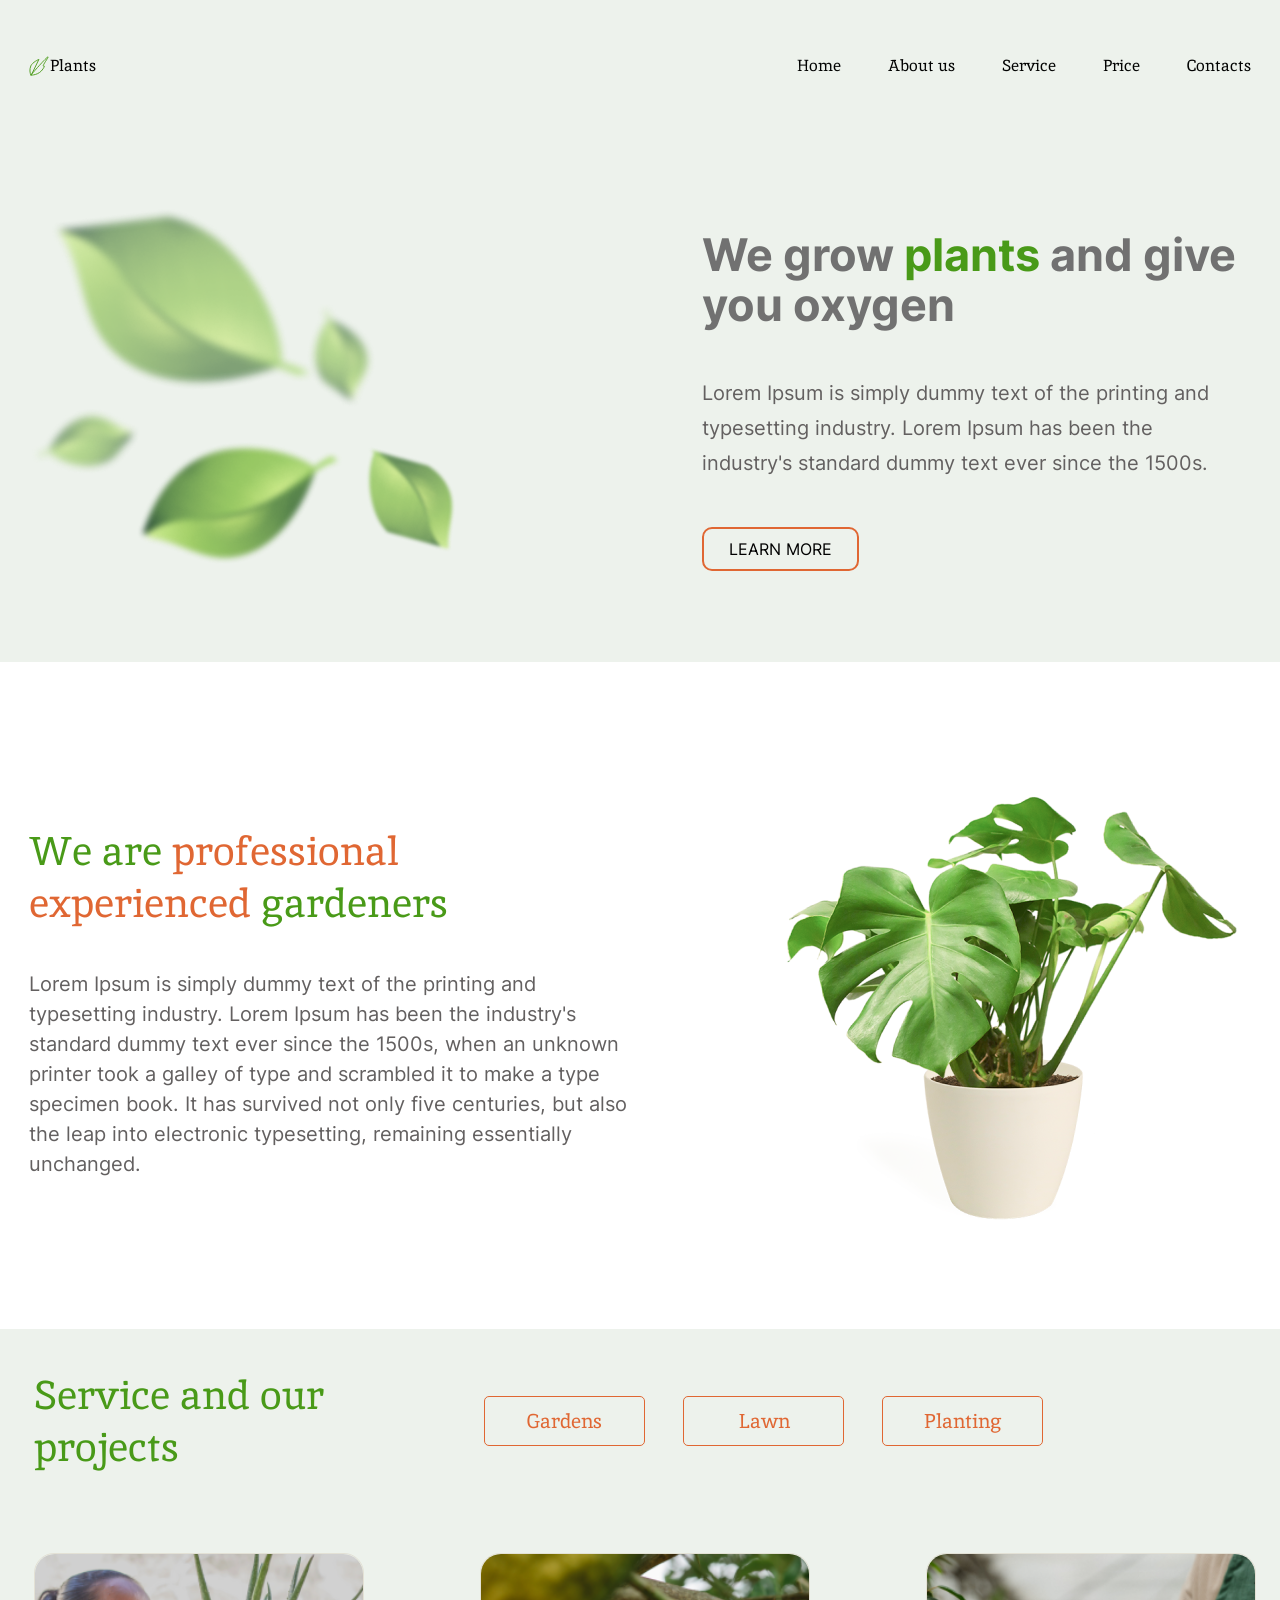
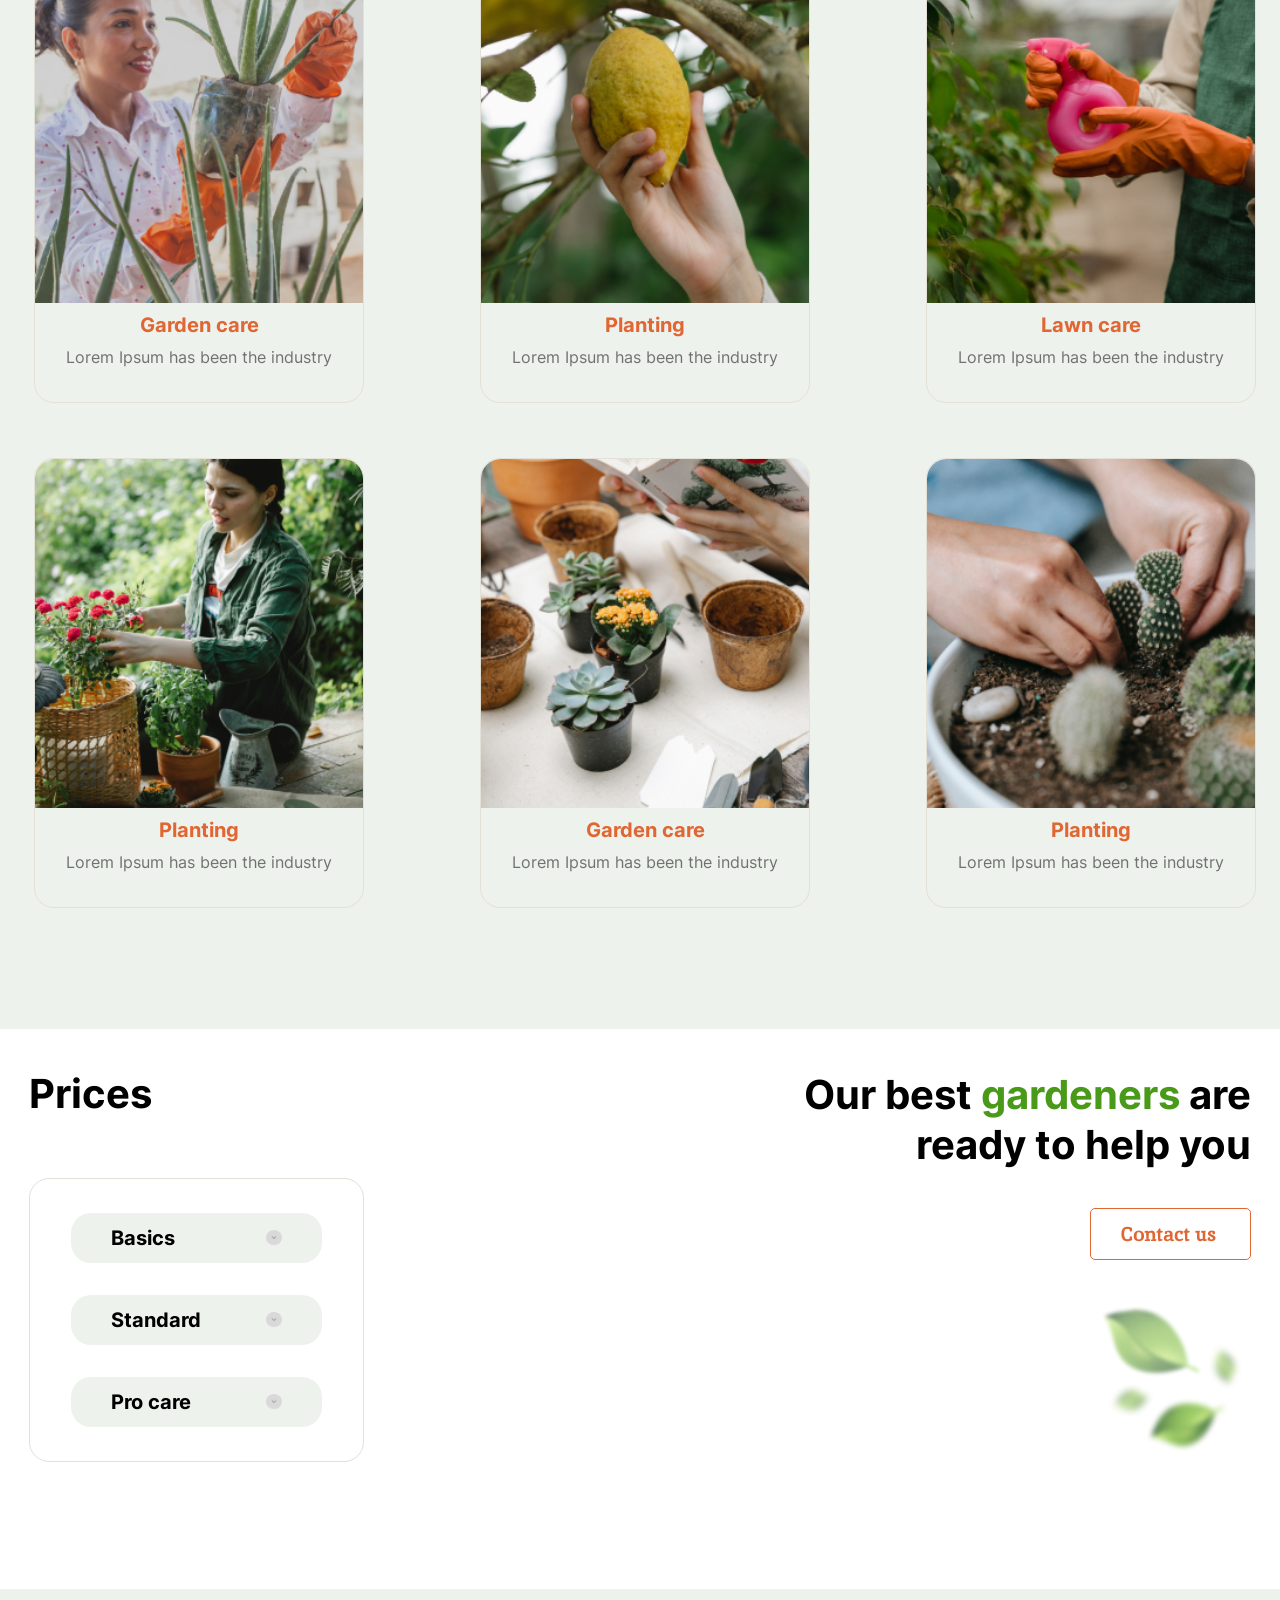
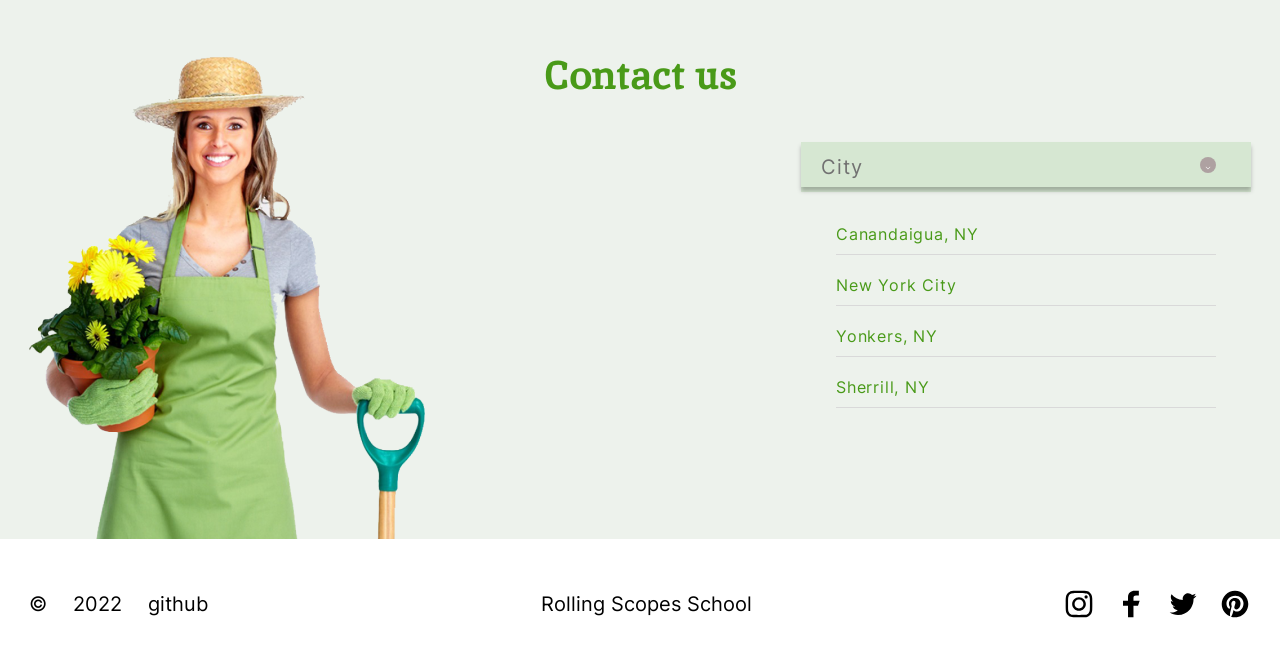
==== plants/index.html @ e09fc133 "feat: add contacts options" ====
<!DOCTYPE html>
<html lang="en">
    <head>
        <meta charset="UTF-8">
        <meta http-equiv="X-UA-Compatible" content="IE=edge">
        <meta name="viewport" content="width=device-width, initial-scale=1.0">
        <title>Plants</title>
        <link rel="stylesheet" href="./style.css">
        <link rel="icon" href="./assets/svg/favicon.svg">
    </head>
    <body>
        <header class="header">
            <div class="wrapper">
                <div class="header__wrapper">
                    <div class="header__logo">
                        <img src="./assets/svg/plants-logo.svg" alt="Plants logo" class="header__logo-picture">
                        <span>Plants</span>
                    </div>
                    <nav class="header__nav">
                        <ul class="header__list">
                            <li class="header__item"><a href="#home" class="header__link">Home</a></li>
                            <li class="header__item"><a href="#about" class="header__link">About us</a></li>
                            <li class="header__item"><a href="#service" class="header__link">Service</a></li>
                            <li class="header__item"><a href="#prices" class="header__link">Price</a></li>
                            <li class="header__item"><a href="#contacts" class="header__link">Contacts</a></li>
                        </ul>
                    <div class="header__nav-close">
                        <span class="header__nav-close-line"></span>
                        <span class="header__nav-close-line"></span>
                    </div>
                    </nav>
                    <div class="header__burger burger">
                        <span class="burger__line burger__line_first"></span>
                        <span class="burger__line burger__line_second"></span>
                        <span class="burger__line burger__line_third"></span>
                        <span class="burger__line burger__line_forth"></span>
                    </div>
                </div>
            </div>
        </header>

        <main class="main">
            <section class="welcome" id="welcome">
                <div class="wrapper">
                    <div class="welcome__wrap">
                        <div class="leafs-pic">
                            <img src="./assets/img/leafs-welcome.png" alt="Welcome leafs" class="leafs">
                        </div>
                        <div class="welcome__text">
                            <h1 class="welcome__title">
                                We grow <span class="welcome__title-selection">plants</span> and give you oxygen
                            </h1>
                            <p class="welcome__subtitle">
                                Lorem Ipsum is simply dummy text of the printing and typesetting industry. Lorem Ipsum has been the industry's standard dummy text ever since the 1500s.
                            </p>
                            <form action="#about">
                                <button class="welcome__section-more">Learn more</button>
                            </form>
                        </div>
                    </div>
                </div>
            </section>
            <section class="about" id="about">
                <div class="wrapper">
                    <div class="about__wrap">
                        <div class="about__text">
                            <h2 class="about__title">
                                We are <span class="about__title-selection">professional experienced </span>gardeners
                            </h2>
                            <p class="about__subtitle">
                                Lorem Ipsum is simply dummy text of the printing and typesetting industry. Lorem Ipsum has been the industry's standard dummy text ever since the 1500s, when an unknown printer took a galley of type and scrambled it to make a type specimen book. It has survived not only five centuries, but also the leap into electronic typesetting, remaining essentially unchanged. 
                            </p>
                        </div>
                        <div class="houseplant-pic">
                            <img src="./assets/img/houseplant.png" alt="houseplant" class="houseplant">
                        </div>
                    </div>
                </div>
            </section>  
            <section class="service" id="service">
                <div class="wrapper">
                    <div class="service__header">
                        <h2 class="service__title">
                            Service and our projects
                        </h2>
                        <div class="service__btn-group">
                            <button class="service__button">
                                Gardens
                            </button>
                            <button class="service__button">
                                Lawn
                            </button>
                            <button class="service__button">
                                Planting
                            </button>
                        </div>
                    </div>
                    <div class="service__items">
                        <div class="service__item">
                            <div class="service__item-pic">
                                <img src="./assets/img/service-pic-1.png" alt="pic1" style="filter: contrast(0.83)" class="pic">
                            </div>
                            <div class="service__item-text">
                                <h3 class="service__item-header garden">
                                    Garden care
                                </h3>
                                <p class="service__item-desc">
                                    Lorem Ipsum has been the industry
                                </p>
                            </div>
                        </div>
                        <div class="service__item">
                            <div class="service__item-pic">
                                <img src="./assets/img/service-pic-2.png" alt="pic2" class="pic">
                            </div>
                            <div class="service__item-text">
                                <h3 class="service__item-header planting">
                                    Planting
                                </h3>
                                <p class="service__item-desc">
                                    Lorem Ipsum has been the industry
                                </p>
                            </div>
                        </div>
                        <div class="service__item">
                            <div class="service__item-pic">
                                <img src="./assets/img/service-pic-3.png" alt="pic3" class="pic">
                            </div>
                            <div class="service__item-text">
                                <h3 class="service__item-header lawn">
                                    Lawn care
                                </h3>
                                <p class="service__item-desc">
                                    Lorem Ipsum has been the industry
                                </p>
                            </div>
                        </div>
                        <div class="service__item">
                            <div class="service__item-pic">
                                <img src="./assets/img/service-pic-4.png" alt="pic4" class="pic">
                            </div>
                            <div class="service__item-text">
                                <h3 class="service__item-header planting">
                                    Planting
                                </h3>
                                <p class="service__item-desc">
                                    Lorem Ipsum has been the industry
                                </p>
                            </div>
                        </div>
                        <div class="service__item">
                            <div class="service__item-pic">
                                <img src="./assets/img/service-pic-5.png" alt="pic5" class="pic">
                            </div>
                            <div class="service__item-text">
                                <h3 class="service__item-header garden">
                                    Garden care
                                </h3>
                                <p class="service__item-desc">
                                    Lorem Ipsum has been the industry
                                </p>
                            </div>
                        </div>
                        <div class="service__item">
                            <div class="service__item-pic">
                                <img src="./assets/img/service-pic-6.png" alt="pic6" class="pic">
                            </div>
                            <div class="service__item-text">
                                <h3 class="service__item-header planting">
                                    Planting
                                </h3>
                                <p class="service__item-desc">
                                    Lorem Ipsum has been the industry
                                </p>
                            </div>
                        </div>
                    </div>
                </div>
            </section>
            <section class="prices" id="prices">
                <div class="wrapper">
                    <div class="prices__wrap">
                        <div class="price">
                            <h2 class="prices__header">
                                Prices
                            </h2>
                            <div class="prices__level">
                                <div class="prices__items">
                                    <div class="price__item">
                                        <div class="price-type">
                                            <span class="price-type-text">Basics</span>
                                            <img src="./assets/img/accordion_btn_prices.png" alt="Acrd" class="prices_accordion" width="16" height="16">
                                        </div>
                                    </div>
                                    <div class="price__item">
                                        <div class="price-type">
                                            <span class="price-type-text">Standard</span>
                                            <img src="./assets/img/accordion_btn_prices.png" alt="Acrd" class="prices_accordion" width="16" height="16">
                                        </div>
                                    </div>
                                    <div class="price__item">
                                        <div class="price-type">
                                            <span class="price-type-text">Pro care</span>
                                            <img src="./assets/img/accordion_btn_prices.png" alt="Acrd" class="prices_accordion" width="16" height="16">
                                        </div>
                                    </div>
                                </div>
                            </div>
                        </div>
                        <div class="prices__text">
                            <p class="prices__title">
                                Our best <span class="selection">gardeners</span> are ready to help you
                            </p>
                            <form action="#contacts">
                                <button class="prices__button">Contact us</button>
                            </form>
                            <div class="prices-leafs">
                                <img src="./assets/img/leafs-prices.png" alt="Prices leafs" class="pr-leafs">
                            </div>
                        </div>
                    </div>
                </div>
            </section>
            <section class="contacts" id="contacts">
                <div class="wrapper">
                    <div class="contacts__wrap">
                        <div class="contacts-pic">
                            <img src="./assets/img/contact_woman.png" alt="Contacts pic" class="woman">
                        </div>
                        <h2 class="contacts__header">
                            Contact us
                        </h2>
                        <div class="accordion">
                            <div class="container">
                                <div class="options">
                                    <div class="option">
                                        <input type="radio" class="radio" id="canandaigua" name="city">
                                        <label for="canandaigua">Canandaigua, NY</label>
                                    </div>
                                    <div class="option">
                                        <input type="radio" class="radio" id="ny" name="city">
                                        <label for="ny">New York City</label>
                                    </div>
                                    <div class="option">
                                        <input type="radio" class="radio" id="yonkers" name="city">
                                        <label for="yonkers">Yonkers, NY</label>
                                    </div>
                                    <div class="option">
                                        <input type="radio" class="radio" id="sherrill" name="city">
                                        <label for="sherrill">Sherrill, NY</label>
                                    </div>
                                </div>
                                <div class="label">City</div>
                            </div>
                        </div>
                    </div>
                </div>
            </section>
        </main>

        <footer class="footer">
            <div class="wrapper">
                <div class="footer__wrapper">
                    <div class="footer__data">
                        <p class="footer__text">©</p>
                        <p class="footer__text">2022</p>
                        <a href="https://github.com/SvetlanaLashuk" class="footer__text github-link">github</a>
                    </div>
                    <a href="https://rs.school/js-stage0/" class="footer__text link">Rolling Scopes School</a>
                    <ul class="social-list">
                        <li class="social-list-item">
                            <a href="https://www.instagram.com/" class="social-list-link">
                                <img src="./assets/svg/inst.svg" alt="Inst" class="inst">
                            </a>
                        </li>
                        <li class="social-list-item">
                            <a href="https://www.facebook.com/" class="social-list-link">
                                <img src="./assets/svg/fb.svg" alt="Fb" class="fb">
                            </a>
                        </li>
                        <li class="social-list-item">
                            <a href="https://twitter.com/twitter" class="social-list-link">
                                <img src="./assets/svg/tw.svg" alt="Tw" class="tw">
                            </a>
                        </li>
                        <li class="social-list-item">
                            <a href="https://www.pinterest.com/" class="social-list-link">
                                <img src="./assets/svg/pinterest.svg" alt="Pint" class="pint">
                            </a>
                        </li>
                    </ul>
                </div>
            </div>
        </footer>
        <script src="./index.js"></script>
        <script src="js/burger.js"></script>
        <script src="js/blur.js"></script>
    </body>
</html>
---- plants/style.css ----
/* inika-regular - latin */
@font-face {
    font-family: 'Inika';
    font-style: normal;
    font-weight: 400;
    src: local(''),
         url('./assets/fonts/inika-v21-latin-regular.woff2') format('woff2'), /* Chrome 26+, Opera 23+, Firefox 39+ */
         url('./assets/fonts/inika-v21-latin-regular.woff') format('woff'); /* Chrome 6+, Firefox 3.6+, IE 9+, Safari 5.1+ */
  }
  /* inika-700 - latin */
  @font-face {
    font-family: 'Inika';
    font-style: normal;
    font-weight: 700;
    src: local(''),
         url('./assets/fonts/inika-v21-latin-700.woff2') format('woff2'), /* Chrome 26+, Opera 23+, Firefox 39+ */
         url('./assets/fonts/inika-v21-latin-700.woff') format('woff'); /* Chrome 6+, Firefox 3.6+, IE 9+, Safari 5.1+ */
  }
/* inter-regular - latin */
@font-face {
    font-family: 'Inter';
    font-style: normal;
    font-weight: 400;
    src: url('./assets/fonts/inter-v12-latin-regular.eot'); /* IE9 Compat Modes */
    src: local(''),
         url('./assets/fonts/inter-v12-latin-regular.eot?#iefix') format('embedded-opentype'), /* IE6-IE8 */
         url('./assets/fonts/inter-v12-latin-regular.woff2') format('woff2'), /* Super Modern Browsers */
         url('./assets/fonts/inter-v12-latin-regular.woff') format('woff'), /* Modern Browsers */
         url('./assets/fonts/inter-v12-latin-regular.ttf') format('truetype'), /* Safari, Android, iOS */
         url('./assets/fonts/inter-v12-latin-regular.svg#Inter') format('svg'); /* Legacy iOS */
  }
  /* inter-700 - latin */
  @font-face {
    font-family: 'Inter';
    font-style: normal;
    font-weight: 700;
    src: url('./assets/fonts/inter-v12-latin-700.eot'); /* IE9 Compat Modes */
    src: local(''),
         url('./assets/fonts/inter-v12-latin-700.eot?#iefix') format('embedded-opentype'), /* IE6-IE8 */
         url('./assets/fonts/inter-v12-latin-700.woff2') format('woff2'), /* Super Modern Browsers */
         url('./assets/fonts/inter-v12-latin-700.woff') format('woff'), /* Modern Browsers */
         url('./assets/fonts/inter-v12-latin-700.ttf') format('truetype'), /* Safari, Android, iOS */
         url('./assets/fonts/inter-v12-latin-700.svg#Inter') format('svg'); /* Legacy iOS */
  }
:root {
    --background-color1: #EDF2EC;
    --background-color2: #FFFFFF;
    --green: #499A18;
    --orange: #E06733;
    --black: #000000;
    --white: #FFFFFF;
    --text-color: #636060;
    --service-item-border: #E3E1D5;
}
* {
    box-sizing: border-box;
    background-size: 100%;
}
html {
    scroll-behavior: smooth;
}
body{
    margin: 0;
}
.lock {
    overflow: hidden;
}
p {
    margin: 0;
}
img {
    vertical-align: bottom;
}
.wrapper {
    max-width: 1242px;
    margin: 0 auto;
    padding: 0 10px;
}

/* header styles start */
.header {
    background-color: var(--background-color1);
    padding: 42px 0;
    width: 100%;
}
.header__wrapper {
    display: flex;
    align-items: center;
    justify-content: space-between;
}
.header__logo {
    display: flex;
    align-items: center;
    font-family: 'Inika';
    font-style: normal;
    font-weight: 400;
    font-size: 16px;
    line-height: 50px;
    padding-left: 0;
}
.header__logo span {    
    line-height: 21px;
    text-decoration: none;
    color: #000000;
}
.header__logo-picture {
    width: 20px;
    height: 20px;
    margin-right: 1px;
}
.header__list {
    display: flex;
    list-style: none;
    font-family: 'Inika';
    font-style: normal;
    font-weight: 400;
    font-size: 16px;
    line-height: 47px;
    column-gap: 47px;
    padding-left: 0;
    margin: 0;
}
.header__list a:hover,
.header__list a:focus,
.header__list a:active {
    color: var(--orange);
}
.header__item:last-child {
    margin-right: 0;
}
.header__link {
    color: #010201;
    text-decoration: none;
}
.header__link.active {
    color: var(--orange);
}
.default:hover {
    opacity: .70
}
.header__logo a:hover,
.header__logo a:focus,
.header__logo a:active {
    color: var(--orange);
}
.header__burger {
    display: none;
    width: 40px;
    height: 24px;
    position: relative;
}
.burger__line {
    display: block;
    width: 100%;
    height: 2px;
    background-color: #717171;
    position: absolute;
    right: 0;
}
.burger__line_first {
    top: 0;
}
.burger__line_second {
    top: 33.3%;
    transform: translateY(-33.3%);
}
.burger__line_third {
    bottom: 33.3%;
    transform: translateY(33.3%);
}
.burger__line_forth {
    bottom: 0;
}
/* header styles end */

/* welcome styles start */
.welcome {
    background-color: var(--background-color1);
    padding: 62px 0;
    width: 100%;
}
.welcome__wrap {
    display: flex;
    justify-content: space-between;
}
.leafs-pic {
    width: 448px;
    height: 407px;
}
.leafs {
    width: 100%;
}
.welcome__text {
    display: flex;
    flex-direction: column;
    row-gap: 46px;
    align-items: flex-start;
    max-width: 549px;
    padding-top: 37px;
}
.welcome__title {
    font-family: 'Inter';
    font-style: normal;
    font-weight: 700;
    font-size: 45px;
    line-height: 50px;
    color: #717171;
    margin: 0;
    padding: 0;
}
.welcome__title-selection {
    color: var(--green);
}
.welcome__subtitle {
    font-family: 'Inter';
    font-style: normal;
    font-weight: 400;
    font-size: 20px;
    line-height: 35px;
    color: var(--text-color);
    margin: 0;
    padding-right: 10px;
}
.welcome__section-more {
    padding: 10px 25px;
    text-transform: uppercase;
    font-family: 'Inter';
    font-style: normal;
    font-weight: 400;
    font-size: 16px;
    background-color: var(--background-color1);
    color: var(--black);
    border: 2px solid var(--orange); 
    border-radius: 10px;
}
.welcome__section-more:hover,
.welcome__section-more:focus,
.welcome__section-more:active {
    background-color: var(--orange);
    color: var(--white);
    cursor: pointer;
    transition: 1s;
}
/* welcome styles end */

/* about styles start */
.about {
    background-color: var(--background-color2);
    width: 100%;
    padding: 94px 0;
}
.about__wrap {
    display: flex; 
    justify-content: space-between;
}
.about__text {
    display: flex;
    flex-direction: column;
    align-items: flex-start;
    row-gap: 40px;
    width: 605px;
}
.about__title {
    font-family: 'Inika';
    font-style: normal;
    font-weight: 400;
    font-size: 40px;
    line-height: 52px;
    color: var(--green);
    max-width: 463px;
    margin: 0;
    padding: 0;
    padding-top: 69px;
}
.about__title-selection {
    font-family: 'Inika';
    font-style: normal;
    font-weight: 400;
    font-size: 40px;
    line-height: 52px;
    color: var(--orange);
}
.about__subtitle {
    font-family: 'Inter';
    font-style: normal;
    font-weight: 400;
    font-size: 20px;
    line-height: 30px;
    color: var(--text-color);
    margin: 0;
}
.houseplant-pic {
    width: 464px;
    height: 479px;
}
.houseplant {
    width: 100%
}
/* about styles end */

/* service styles start */
.service {
    background-color: var(--background-color1);
    width: 100%;
    padding: 40px 0 66px 10px;
}
.service__header {
    display: flex;
    align-items: center;
    column-gap: 120px;
    margin-bottom: 80px;
}
.service__title {
    margin: 0;
    padding: 0;
    font-family: 'Inika';
    font-style: normal;
    font-weight: 400;
    font-size: 40px;
    line-height: 52px;
    max-width: 330px;
    color: var(--green);  
}
.service__btn-group {
    display: flex;
    column-gap: 38px;
}
.service__button {
    font-family: 'Inika';
    font-style: normal;
    font-weight: 400;
    font-size: 20px;
    line-height: 26px;
    width: 161px;
    background-color: var(--background-color1);
    color: var(--orange);
    border: 1px solid var(--orange); 
    border-radius: 5px;
    padding: 11px 40px;
}
.service__button.active {
    background-color: var(--orange);
    color: var(--white);
    cursor: pointer;
    transition: 0.5s;
}
.service__button:hover,
.service__button:active {
    background-color: var(--orange);
    color: var(--white);
    cursor: pointer;
    transition: 0.5s;
}
.service__button:last-child {
    margin-right: 0;
}
.service__items {
    display: flex;
    flex-wrap: wrap;
    justify-content: space-between;
    margin: 0;
    padding: 0;
}
.service__item {
    padding: 0;
    margin: 0;
    margin-bottom: 55px;
    flex-basis: 330px;
    border: 1px solid #E3E1D5;
    border-radius: 20px;
}
.service__item.blur {
    filter: blur(2px);
    transition: 1s;
}
.service__item:hover {
    border: 1px solid var(--green);
    cursor: pointer;
}
.service__item:last-child {
    margin-right: 0;
}
.pic {
    width: 100%;
    height: 349px;
    object-fit: cover;
    border-radius: 20px 20px 0 0;
}
.service__item-text {
    padding: 10px 30px 35px;
    border-radius: 0px 0px 20px 20px;
    text-align: center;
}
.service__item-header {
    margin: 0;
    font-family: 'Inter';
    font-style: normal;
    font-weight: 700;
    font-size: 20px;
    color: var(--orange);
    margin-bottom: 10px;
}
.service__item-desc {
    font-family: 'Inter';
    font-style: normal;
    font-weight: 400;
    font-size: 16px;
    color: #717171;
}
/* service styles end */

/* prices styles start */
.prices {
    background-color: var(--background-color2);
    width: 100%;
    padding: 41px 0 117px 0;
}
.prices__wrap {
    display: flex;
    justify-content: space-between;
    row-gap: 438px;
}
.prices__header {
    margin: 0;
    padding: 0;
    font-family: 'Inter';
    font-style: normal;
    font-weight: 700;
    font-size: 40px;
    line-height: 48px;
    color: var(--black);
    padding-right: 197px;
    margin-bottom: 60px;
}
.prices__level {
    border: 1px solid #E3E1D5;
    border-radius: 20px;
    margin: 0;
    padding: 0;
}
.prices__items {
    padding: 34px 41px;
}
.price__item {
    display: flex;
    margin-bottom: 32px;
}
.price-type {
    display: flex;
    flex-direction: row;
    justify-content: space-between;
    align-items: center;
    flex: 1;
    column-gap: 65px;
    background: var(--background-color1);
    border-radius: 20px;
    border: none;
    outline: none;
    padding: 16px 40px;
    text-align: left;
    cursor: pointer;
    height: 50px;
}
.price-type-text {
    font-family: 'Inter';
    font-style: normal;
    font-weight: 700;
    font-size: 20px;
    line-height: 20px;
}
 .price__item:last-child {
    margin-bottom: 0;
}
.price-type:hover {
    background: #D6E7D2;
}
.prices__text {
    display: flex;
    flex-direction: column;
    align-items: flex-end;
    row-gap: 38px;
}
.price__text:last-child {
    margin-bottom: 0;
}
.prices__title {
    font-family: 'Inter';
    font-style: normal;
    font-weight: 700;
    font-size: 40px;
    line-height: 50px;
    text-align: right;
    color: var(--black);
    margin: 0;
    padding: 0;
    max-width: 452px;
}
.selection {
    color: var(--green);
}
.prices__button {
    font-family: 'Inika';
    font-style: normal;
    font-weight: 700;
    font-size: 20px;
    background-color: var(--background-color2);
    color: var(--orange);
    border: 1px solid var(--orange); 
    border-radius: 5px;
    padding: 12px 33.96px 12px 30.04px;
}
.prices__button:hover,
.prices__button:focus,
.prices__button:active {
    background-color: var(--orange);
    color: var(--white);
    cursor: pointer;
    transition: 1s;
}
.prices-leafs {
    padding-left: 0px;
    width: 152px;
    height: 174px;
}
.pr-leafs {
    width: 100%;
}
/* prices styles end */

/* contacts styles start */
.contacts {
    background-color: var(--background-color1);
    padding-top: 53px;
    width: 100%;
}
.contacts__wrap {
    display: flex;
    flex-direction: row;
    justify-content: space-between;
}
.contacts__header {
    margin: 0;
    padding: 0;
    font-family: 'Inika';
    font-style: normal;
    font-weight: 700;
    font-size: 40px;
    line-height: 52px;
    color: var(--green);
    padding-top: 7px;
    margin-right: 62px;
}
.contacts-pic {
    width: 400px;
    height: 497px;
    margin-right: 113px;
}
.woman {
    width: 100%;
}
.accordion {
    margin-top: 100px;
    height: 50px;
    background-color: #D6E7D2;
}
.container {
    display: flex;
    flex-direction: column;
    row-gap: 27px;
    width: 450px;
    height: 50px;
}
.options {
    font-family: 'Inter';
    font-style: normal;
    font-weight: 400;
    font-size: 16px;
    line-height: 40px;
    letter-spacing: 0.05em;
    color: var(--green);
    /* max-height: 0; */
    width: 100%;
    /* opacity: 0; */
    /* overflow: hidden; */
    transition: all 0.5s ease;
    order: 2;
}
.option {
    padding: 0 35px;
    /* margin-bottom: 17px; */
    margin-bottom: 10px;
}
.option:hover {
    color: #717171;
}
.option label {
    cursor: pointer;
    border-bottom: 1px solid #D9D9D9;
    /* padding-left: 5px; */
    display: block;
    width: 100%;
    transition: all 0.5s ease;
  }
.option:hover label {
    border-bottom: 1px solid #717171;
}
.option .radio {
    display: none;
}
.label {
    font-family: 'Inter';
    font-style: normal;
    font-weight: 400;
    font-size: 20px;
    letter-spacing: 0.05em;
    line-height: 40px; 
    color: #717171;
    cursor: pointer;
    align-items: center;
    justify-content: center;
    position: relative;
    height: inherit;
    box-shadow: 0px 4px 4px rgba(0, 0, 0, 0.25);
    padding: 5px 54px 0 20px;
    order: 1;
}
.label:hover,
.label:focus,
.label:active {
    background-color: #C1E698;
    border: 1px solid #D6E7D2;
    border-radius: 0px;
    box-shadow: none;
    transition: 1s;
}
.label:before {
    content: "";
    position: absolute;
    top: 50%;
    right: 35px;
    width: 16px;
    height: 16px;
    border-radius: 50%;
    background-color: #AEA1A1;
    transform: translateY(-50%);
    transition: all 0.5s ease;
  }
.label:after {
    content: url("./assets/img/arrow_white.png");
    position: absolute;
    top: 1px;
    right: 40px;
    border-radius: 50%;
}
/* contacts styles end */

/* footer styles start */
.footer {
    background-color: var(--background-color2);
    padding: 40px 0;
    width: 100%;
    height: auto;
}
.footer__wrapper {
    display: flex;
    flex-wrap: wrap;
    align-items: center;
    justify-content: space-between;
    
}
.footer__data {
    display: flex;
    justify-content: space-between;
}
.footer__data p {
    margin-right: 26px;
}
.footer__data a:hover,
.footer__data a:focus,
.footer__data a:active {
    color: var(--orange);
}
.footer__wrapper a:hover,
.footer__wrapper a:focus,
.footer__wrapper a:active {
    color: var(--orange);
}
.footer__text {
    font-family: 'Inter';
    font-style: normal;
    font-weight: 400;
    font-size: 20px;
    line-height: 50px;
    text-decoration: none;
    color: var(--black);
    padding: 0;
    margin: 0;
}
.github-link {
    margin-right: 22px;
}
.social-list {
    display: flex;
    list-style: none;
    align-items: center;
    justify-content: flex-end;
    padding: 0;
    margin: 0;
}
.social-list-item {
    margin-right: 20px;
}
.social-list-item:last-child {
    margin-right: 0;
}
.social-list-link {
    text-decoration: none;
}
.social-list-link:hover,
.social-list-link:active,
.social-list-link:focus {
    opacity: .70;
}
/* footer styles end */

/* media styles start */
@media (max-width: 1220px) {
    .wrapper {
        max-width: 1150px;
    }
    .service__title {
      max-width: 280px;
    }
    .service__items {
        margin-left: -30px; 
    }
    .service__item {
        flex-basis: 280px;
        margin-left: 30px;
        margin-bottom: 38px;
    }
  }
@media (max-width: 1024px) {
    .wrapper {
        max-width: 768px;
    }
    .welcome__wrap {
        column-gap: 42px;
        flex-direction: row-reverse;
    }
    .welcome__text {
        flex: 1 1 60%;
    }
    .service__header {
      flex-direction: column;
      align-items: flex-start;
      column-gap: 0;
    }
    .service__title {
        text-align: left;
        margin-bottom: 40px;
    }
    .service__item {
        flex-basis: 330px;
    }
    .contacts {
        padding: 40px 0 0 0;
    }
    .contacts__wrap {
        flex-direction: column;
        justify-content: space-between;
        align-items: center;
    }
    .contacts__header {
        padding-top: 0;
        margin-right: 0;
        order: 1;
        margin-bottom: 100px;
    }
    .contacts-pic {
        margin-left: 130px;
        order: 3;
    }
    .accordion {
        height: 50px;
        width: 450px;
        margin-top: 0;
        margin-bottom: 249px;
        order: 2;
    }
  }
@media screen and (max-width: 768px) {
    .wrapper {
        max-width: 668px;
        margin: 0 auto;
        padding: 0;
    }
    .header {
        padding: 35px 0;
    }
    .header__logo {
        justify-content: space-between;
    }
    .welcome {
        padding: 40px 0 70px 0;
    }
    .welcome__text {
        row-gap: 32px;
        max-width: 346px;
        padding-top: 0;
    }
    .welcome__title {
        font-size: 35px;
    }
    .welcome__subtitle {
        font-size: 16px;
        line-height: 25px;
        padding-left: 6px;
    }
    .leafs-pic { 
        width: 280px;
        height: 254px;
    }
    .leafs {
        width: 100%;
    }
    .about {
        padding: 40px 0 94px 0;
    }
    .about__wrap {
        flex-direction: column;
        align-items: center;
    }
    .about__text {
        align-items: center;
        row-gap: 50px;
        width: 100%;
    }
    .about__title {
        font-size: 35px;
        line-height: 46px;
        text-align: center;
        padding: 0;
    }
    .about__title-selection {
        font-size: 35px;
        line-height: 46px;
    }
    .houseplant-pic {
        width: 250px;
        height: 258px;
        margin-top: 70px;
    }
    .service {
        padding: 60px 0 33px 0;
    }
    .service__header {
        flex-direction: column;
        justify-content: flex-start;
        align-items: flex-start;
        margin-right: 0;
        margin-bottom: 40px;
    }
    .service__title {
        font-size: 35px;
        line-height: 46px;
        margin-bottom: 42px;
    }
    .service__items {
        margin-left: 0;
    }
    .service__item { 
        margin-left: 0;
        margin-bottom: 38px;
        flex-basis: 281px;
    }
    .service__item-text {
        padding: 7px 39px 18px;
    }
    .service__item-header {
        margin-bottom: 10px;
    }
    .prices {
        padding: 40px 0 88px 0;
        height:auto;
    }
    .prices__wrap {
        row-gap: 39px;
    }
    .prices__header {
        font-size: 35px;
        line-height: 42px;
        padding-left: 15px;
    }
    .prices__text {
        row-gap: 30px;
        padding-top: 99px;
    }
    .prices__title {
        font-size: 25px;
        line-height: 35px;
        min-width: 296px;
    }
    .contacts {
        padding: 40px 0 0 0;
    }
    .contacts__wrap {
        flex-direction: column;
        justify-content: space-between;
        align-items: center;
    }
    .contacts__header {
        padding-top: 0;
        margin-right: 0;
        order: 1;
        margin-bottom: 100px;
    }
    .contacts-pic {
        width: 200px;
        height: 248px;
        margin-left: 130px;
        order: 3;
    }
    .footer {
        padding: 33px 0 18px 0;
    }
    .footer__wrapper {
        flex-direction: column;
        align-items: center;
        justify-content: space-between;
        row-gap: 16px;
    }
    .footer__data {
        order: 1;
    }
    .footer__data p {
        margin-right: 22px;
    }
    .footer__text {
        line-height: 24px;
        order: 2;
    }
    .github-link {
        margin-right: 0;
    }
    .social-list {
        order: 3;
    }
    .social-list {
        padding-top: 10px;
    }
  }
@media (max-width: 710px) {
    .header__list {
        flex-wrap: wrap;
        justify-content: flex-end;
        column-gap: 30px;
    }
    .service__title {
        max-width: 190px;
        margin-bottom: 40px;
    }
    .service__btn-group {
        flex-wrap: wrap;
        justify-content: start;
        column-gap: 10px;
        row-gap: 10px;
    }
    .service__items {
        justify-content: center;
        margin-left: 0; 
        column-gap: 10px;
    }
    .service__item {
        flex-basis: 330px;
        margin-left: 0;
        margin-bottom: 55px;
    }
    .prices {
        height: auto;
    }
    .price {
        text-align: center;
    }
    .prices__wrap {
        flex-direction: column;
        align-items: center; 
    }
    .prices__text {
        padding-top: 0;
        align-items: center;
        width: 100%;
    }
    .prices__title {
        text-align: center;
    }
  }
  @media (max-width: 480px) {
    .header__list {
        column-gap: 10px;
    }
    .service__header {
        margin-bottom: 20px;
    }
    .service__title {
        max-width: 190px;
    }
    .city-select {
        min-width: 300px;
    }
    .accordion {
        width: 300px;
        margin-bottom: 132px;
    }
    .container {
        width: 300px;
    }
    .label:before {
        right: 20px;
    }
    .label:after {
        right: 25px;
    }
  }

@media screen and (max-width: 380px) {
    .wrapper {
        max-width: 330px;
        margin: 0 auto;
        padding: 0;
    }
    .header {
        padding: 36px 0 36px 0;
    }
    .header__logo {
        line-height: 21px;
        position: relative;
        z-index: 50;
    }
    .header__burger {
        display: block;
    }
    .header__nav {
        width: 100%;
        height: 100%;
        position: fixed;
        top: 0;
        left: 0;
        z-index: 10;
        transform: translateX(-100%);
        background: #191919cf;
        transition: all 0.8s ease;
    }
    .header__nav.active {
        transform: translateX(0);
    }
    .header__list {
        flex-direction: column;
        font-size: 18px;
        padding: 35px 30px 20px;
        background-color: #D6E7D2;
        text-align: center;
        margin-left: 0;
    }
    .header__item {
        width: 100%;
    }
    .header__nav-close {
        width: 40px;
        height: 24px;
        position: absolute;
        top: 33.3px;
        right: 25px;
        z-index: 11;
    }
    .header__nav-close-line {
        width: 100%;
        display: block;
        height: 2px;
        background-color: #717171;
        position: absolute;
        top: 50%;
    }
    .header__nav-close-line:first-child {
        transform: translateY(-50%) rotate(45deg);
    }
    .header__nav-close-line:last-child {
        transform: translateY(-50%) rotate(-45deg);
    }
    .welcome {
        padding: 25px 0;
    }
    .welcome__wrap {
        justify-content: space-between;
    }
    .welcome__text {
        display: block;
        width: 100%;
        padding-top: 0;
    }
    .welcome__title {
        font-size: 25px;
        line-height: 35px;
        margin-bottom: 21px;
    }
    .welcome__subtitle {
        font-size: 16px;
        line-height: 25px;
        padding-left: 0;
        margin-bottom: 27px;
    }
    .leafs-pic { 
        display: none;
    }
    .welcome__section-more {
        padding: 8px 16px;
        font-size: 10px;
    }
    .about {
        padding: 30px 0 34px 0;
        width: 100%;
    }
    .about__text {
        display: block;
    }
    .about__title {
        font-size: 25px;
        line-height: 33px;
        margin-bottom: 14px;
    }
    .about__title-selection {
        font-size: 25px;
        line-height: 33px;
    }
    .about__subtitle {
        font-size: 15px;
        line-height: 25px;
    }
    .houseplant-pic {
        width: 150px;
        height: 147px;
        margin: 0;
    }
    .service {
        padding: 30px 0 26px 0;
    }
    .service__header {
        flex-direction: column;
        justify-content: flex-start;
        align-items: flex-start;
        margin-right: 0;
        margin-bottom: 40px;
    }
    .service__title {
        font-size: 25px;
        line-height: 33px;
        max-width: 187px;
    }
    .service__btn-group {
        flex-wrap: wrap;
        justify-content: start;
        column-gap: 0;
        row-gap: 0;
    }
    .service__button {
        font-size: 15px;
        line-height: 20px;
        width: 121px;
        height: 35px;
        padding: 7px 31px;
        margin-right: 10px;
    }
    .service__button:first-child {
        margin-bottom: 9px;
    }
    .service__items {
        column-gap: 0;
        row-gap: 34px;
        padding: 0 24px;
    }
    .service__item {
        margin-bottom: 0;
    }
    .prices {
        padding: 25px 0 40px 0;
        height: 512px;
    }
    .prices__wrap {
        flex-direction: column;
        justify-content: space-between;
        align-items: center;
        row-gap: 18px;
        padding: 0 53px;
    }
    .prices__header {
        font-size: 25px;
        line-height: 30px;
        text-align: center;
        padding: 0;
        margin-bottom: 38px;
    }
    .prices__items {
        padding: 29px 22px;
    }
    .price__item {
        margin-bottom: 13px;
    }
    .price-type {
        column-gap: 35px;
        padding: 15px 40px 15px 30px;
    }
    .price-type-text {
        font-size: 15px;
    }
    .prices__text {
        display: block;
        text-align: center;
        gap: 0;
        padding-top: 0;
    }
    .prices__title {
        font-size: 20px;
        text-align: center;
        min-width: 230px;
        margin-bottom: 20px;
    }
    .prices__button {
        font-size: 15px;
        padding: 8px 22px
    }
    .prices-leafs {
        display: none;
    }
    .contacts {
        padding: 26px 0 0 0;
    }
    .contacts__wrap {
        flex-direction: column;
        justify-content: space-between;
        align-items: center;
    }
    .contacts__header {
        font-size: 25px;
        line-height: 33px;
        padding-top: 0;
        margin-right: 0;
        margin-bottom: 80px;
    }
    .contacts-pic {
        width: 100px;
        height: 124px;
        text-align: center;
        margin: 0;
    }
    .container {
        width: 300px;
        padding-top: 0;
        margin-bottom: 132px;
    }
    .footer {
        padding: 22px 0 7px 0;
    }
    .footer__wrapper {
        flex-direction: column;
        align-items: center;
        justify-content: space-between;
        row-gap: 0;
    }
    .footer__data {
        margin-bottom: 14px;
    }
    .footer__data p {
        margin-right: 22px;
    }
    .footer__text {
        line-height: 24px;
    }
    .github-link {
        margin-right: 0;
    }
    .social-list {
        padding-top: 14px;
    }
  }
/* media styles end */
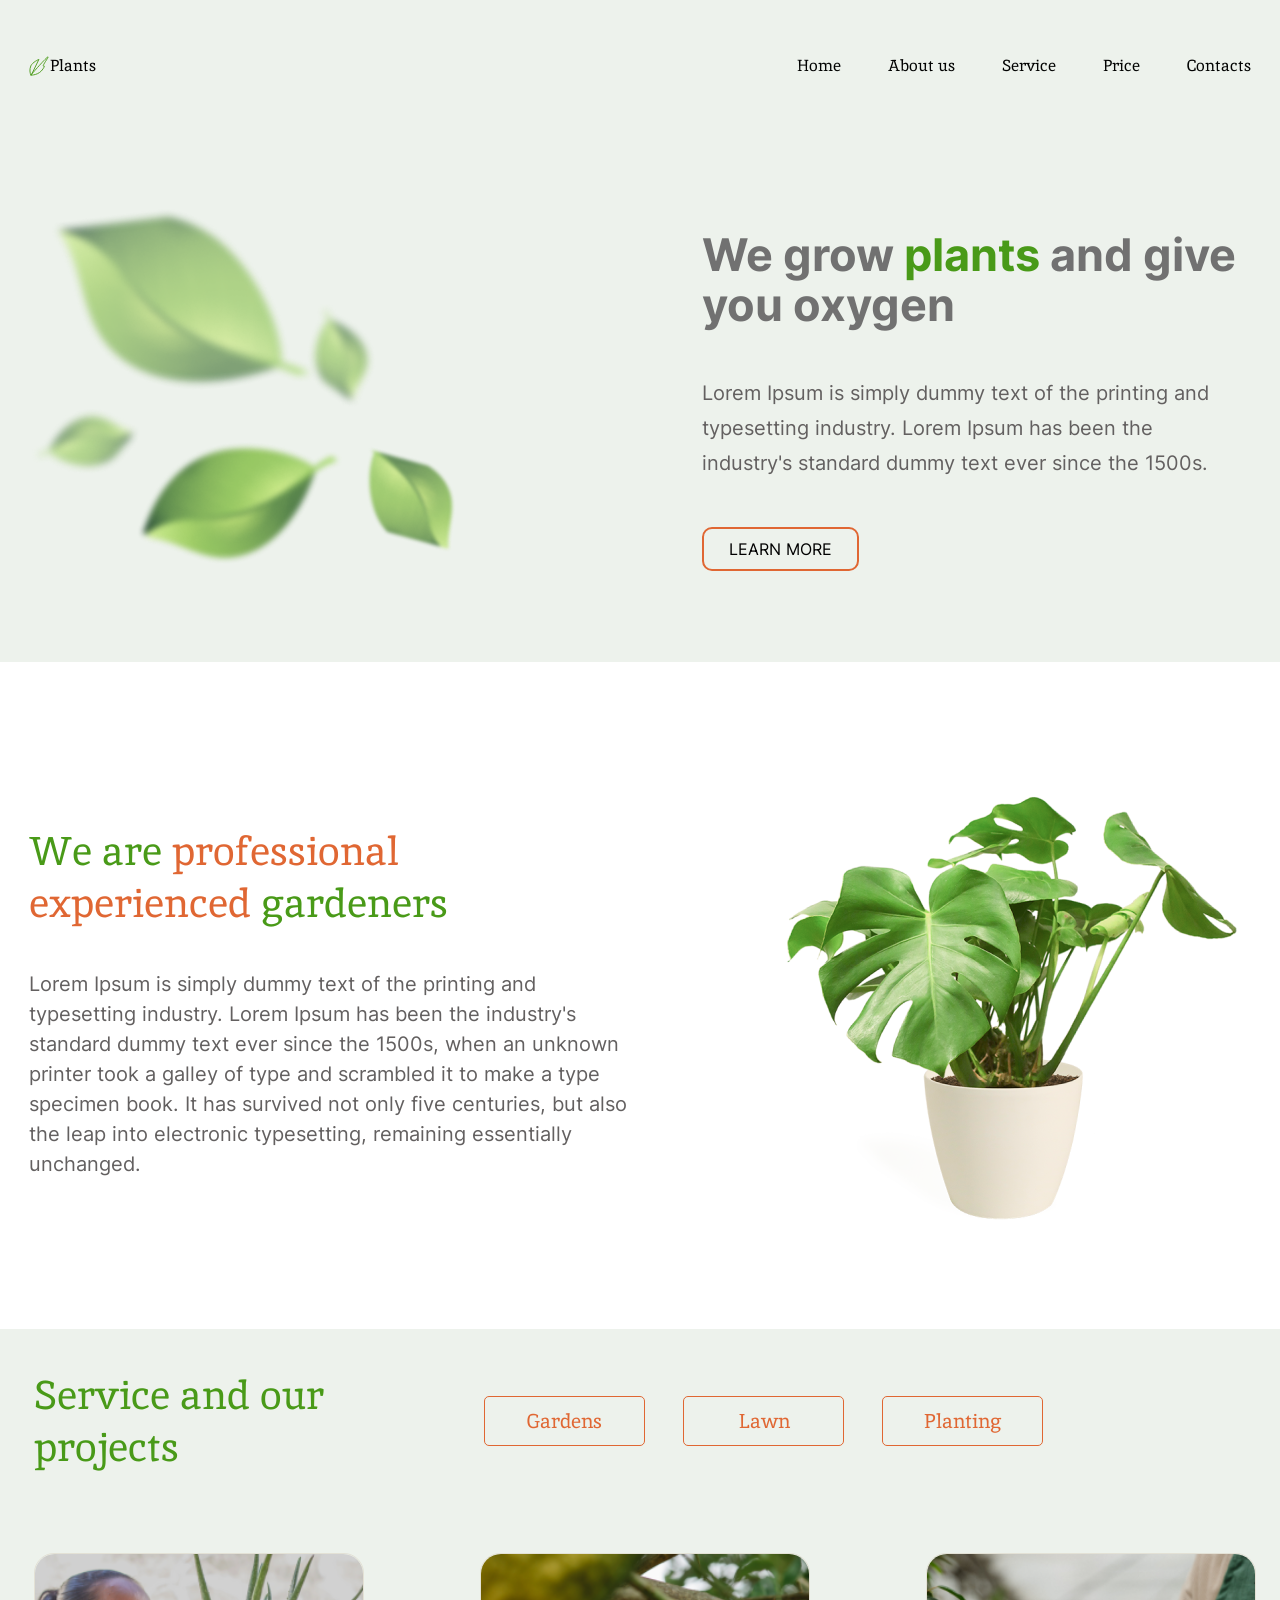
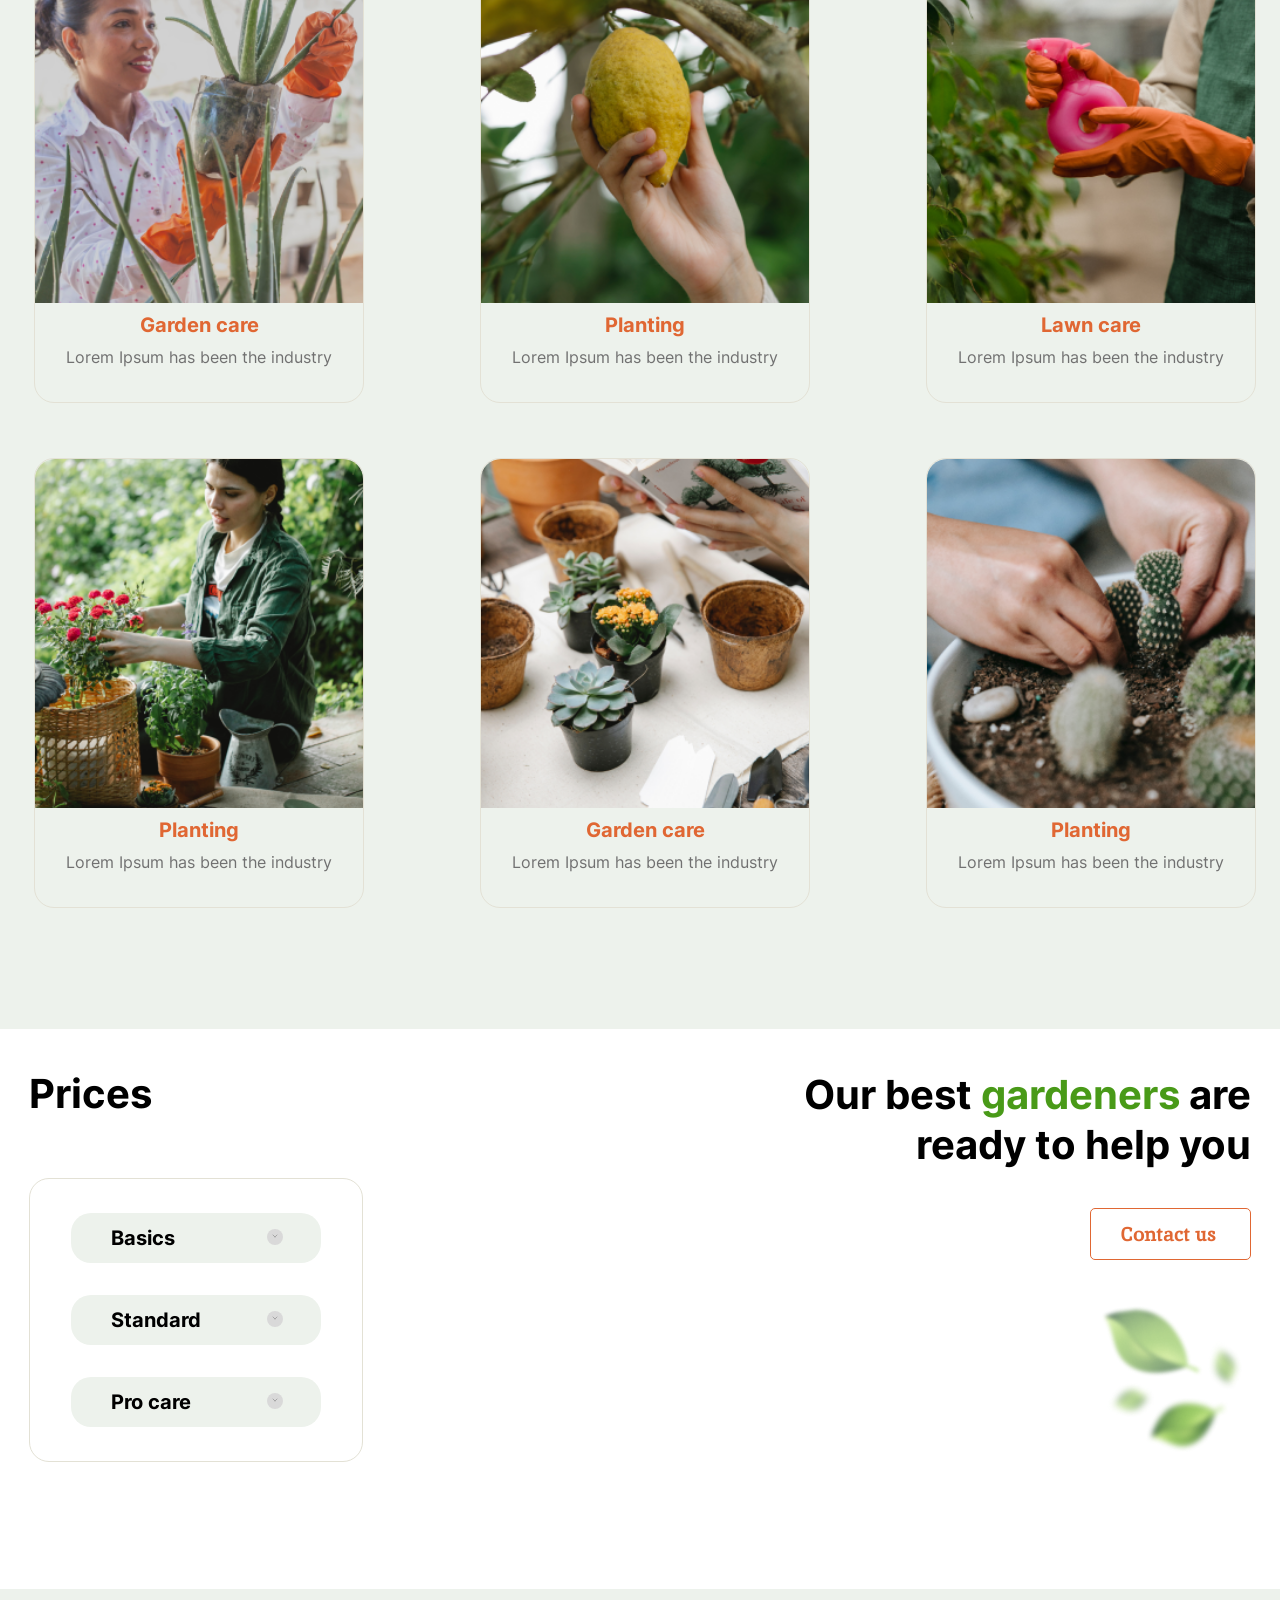
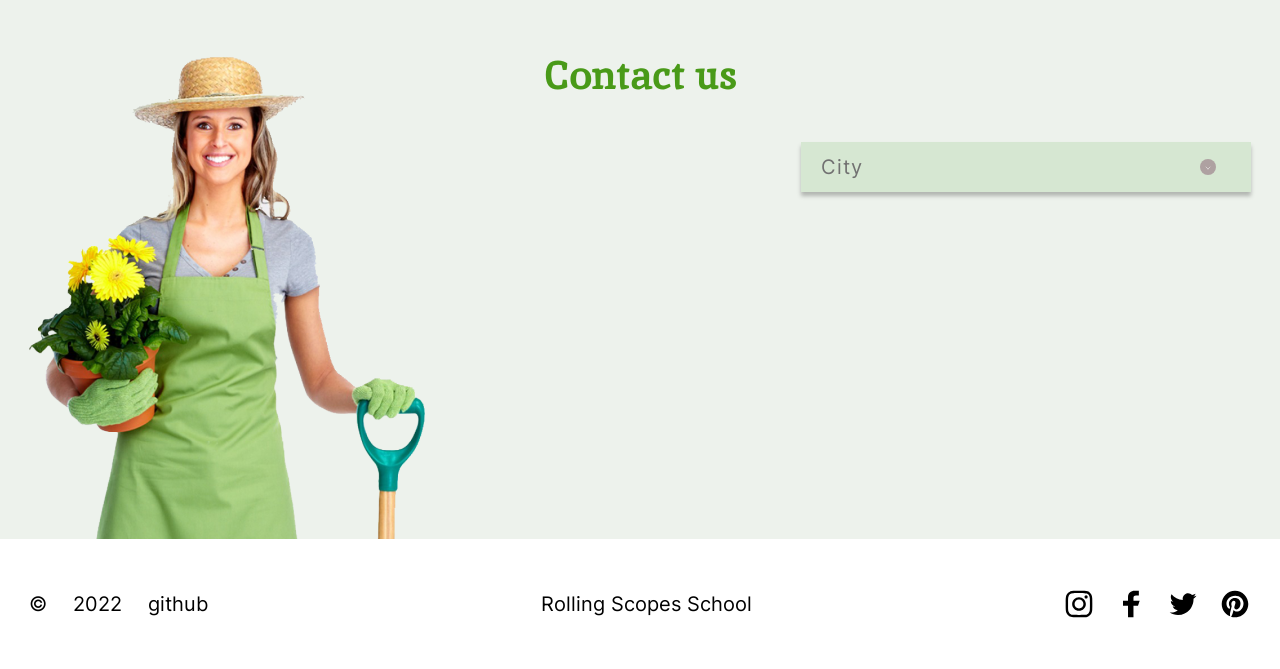
==== commit 13bf29c2: "feat: modify prices select" ====
--- a/plants/index.html
+++ b/plants/index.html
@@ -188,21 +188,24 @@
                                 <div class="prices__items">
                                     <div class="price__item">
                                         <div class="price-type">
-                                            <span class="price-type-text">Basics</span>
-                                            <img src="./assets/img/accordion_btn_prices.png" alt="Acrd" class="prices_accordion" width="16" height="16">
+                                            <span>Basics</span>
                                         </div>
+                                        <!-- <div class="price-descr"></div> -->
+                                        <div class="price-button"></div>
                                     </div>
                                     <div class="price__item">
                                         <div class="price-type">
-                                            <span class="price-type-text">Standard</span>
-                                            <img src="./assets/img/accordion_btn_prices.png" alt="Acrd" class="prices_accordion" width="16" height="16">
+                                            <span>Standard</span>
                                         </div>
+                                        <!-- <div class="price-descr"></div> -->
+                                        <div class="price-button"></div>
                                     </div>
                                     <div class="price__item">
                                         <div class="price-type">
-                                            <span class="price-type-text">Pro care</span>
-                                            <img src="./assets/img/accordion_btn_prices.png" alt="Acrd" class="prices_accordion" width="16" height="16">
+                                            <span>Pro care</span>
                                         </div>
+                                        <!-- <div class="price-descr"></div> -->
+                                        <div class="price-button"></div>
                                     </div>
                                 </div>
                             </div>
--- a/plants/style.css
+++ b/plants/style.css
@@ -52,9 +52,9 @@
     --text-color: #636060;
     --service-item-border: #E3E1D5;
 }
-* {
+*::before, *::after, * {
     box-sizing: border-box;
-    background-size: 100%;
+    /* background-size: 100%; */
 }
 html {
     scroll-behavior: smooth;
@@ -442,16 +442,18 @@
     padding: 34px 41px;
 }
 .price__item {
-    display: flex;
+    /* display: flex; */
     margin-bottom: 32px;
+    width: 250px;
+    position: relative;
 }
 .price-type {
     display: flex;
-    flex-direction: row;
-    justify-content: space-between;
+    /* flex-direction: row; */
+    /* justify-content: space-between; */
     align-items: center;
     flex: 1;
-    column-gap: 65px;
+    /* column-gap: 65px; */
     background: var(--background-color1);
     border-radius: 20px;
     border: none;
@@ -460,14 +462,43 @@
     text-align: left;
     cursor: pointer;
     height: 50px;
-}
-.price-type-text {
     font-family: 'Inter';
     font-style: normal;
     font-weight: 700;
     font-size: 20px;
     line-height: 20px;
-}
+    position: relative;
+    
+    /* overflow: hidden; */
+}
+.price-button {
+    position: absolute;
+    z-index: 10;
+    top: 16px;
+    right: 38px;
+    width: 16px;
+    height: 16px;
+    background-color: #D9D9D9;
+    /* background-color: black; */
+    border: 0;
+    border-radius: 50%;
+    pointer-events: none;
+    transition: all 0.5s ease;
+}
+.price-button:before {
+    content: url("./assets/svg/arrow-gray.svg");
+    position: absolute;
+    top: -5px;
+    left: 5px;
+    /* left: 40px; */
+}
+/* .price-type-text {
+    font-family: 'Inter';
+    font-style: normal;
+    font-weight: 700;
+    font-size: 20px;
+    line-height: 20px;
+} */
  .price__item:last-child {
     margin-bottom: 0;
 }
@@ -566,9 +597,14 @@
 .container {
     display: flex;
     flex-direction: column;
-    row-gap: 27px;
+    /* row-gap: 27px; */
     width: 450px;
-    height: 50px;
+    /* height: 50px; */
+}
+.container .open {
+    max-height: 234px;
+    opacity: 1;
+    overflow: overlay;
 }
 .options {
     font-family: 'Inter';
@@ -578,10 +614,10 @@
     line-height: 40px;
     letter-spacing: 0.05em;
     color: var(--green);
-    /* max-height: 0; */
+    max-height: 0;
     width: 100%;
-    /* opacity: 0; */
-    /* overflow: hidden; */
+    opacity: 0; 
+    overflow: hidden;
     transition: all 0.5s ease;
     order: 2;
 }
@@ -596,11 +632,11 @@
 .option label {
     cursor: pointer;
     border-bottom: 1px solid #D9D9D9;
-    /* padding-left: 5px; */
+    padding-left: 5px;
     display: block;
     width: 100%;
     transition: all 0.5s ease;
-  }
+}
 .option:hover label {
     border-bottom: 1px solid #717171;
 }
@@ -608,6 +644,7 @@
     display: none;
 }
 .label {
+    height: 50px;
     font-family: 'Inter';
     font-style: normal;
     font-weight: 400;
@@ -616,15 +653,14 @@
     line-height: 40px; 
     color: #717171;
     cursor: pointer;
-    align-items: center;
-    justify-content: center;
+    /* align-items: center;
+    justify-content: center; */
     position: relative;
-    height: inherit;
     box-shadow: 0px 4px 4px rgba(0, 0, 0, 0.25);
     padding: 5px 54px 0 20px;
     order: 1;
 }
-.label:hover,
+/* .label:hover, */
 .label:focus,
 .label:active {
     background-color: #C1E698;
@@ -646,7 +682,7 @@
     transition: all 0.5s ease;
   }
 .label:after {
-    content: url("./assets/img/arrow_white.png");
+    content: url("./assets/svg/arrow-white.svg");
     position: absolute;
     top: 1px;
     right: 40px;
@@ -1208,10 +1244,11 @@
     .price-type {
         column-gap: 35px;
         padding: 15px 40px 15px 30px;
-    }
-    .price-type-text {
         font-size: 15px;
     }
+    /* .price-type-text {
+        font-size: 15px;
+    } */
     .prices__text {
         display: block;
         text-align: center;
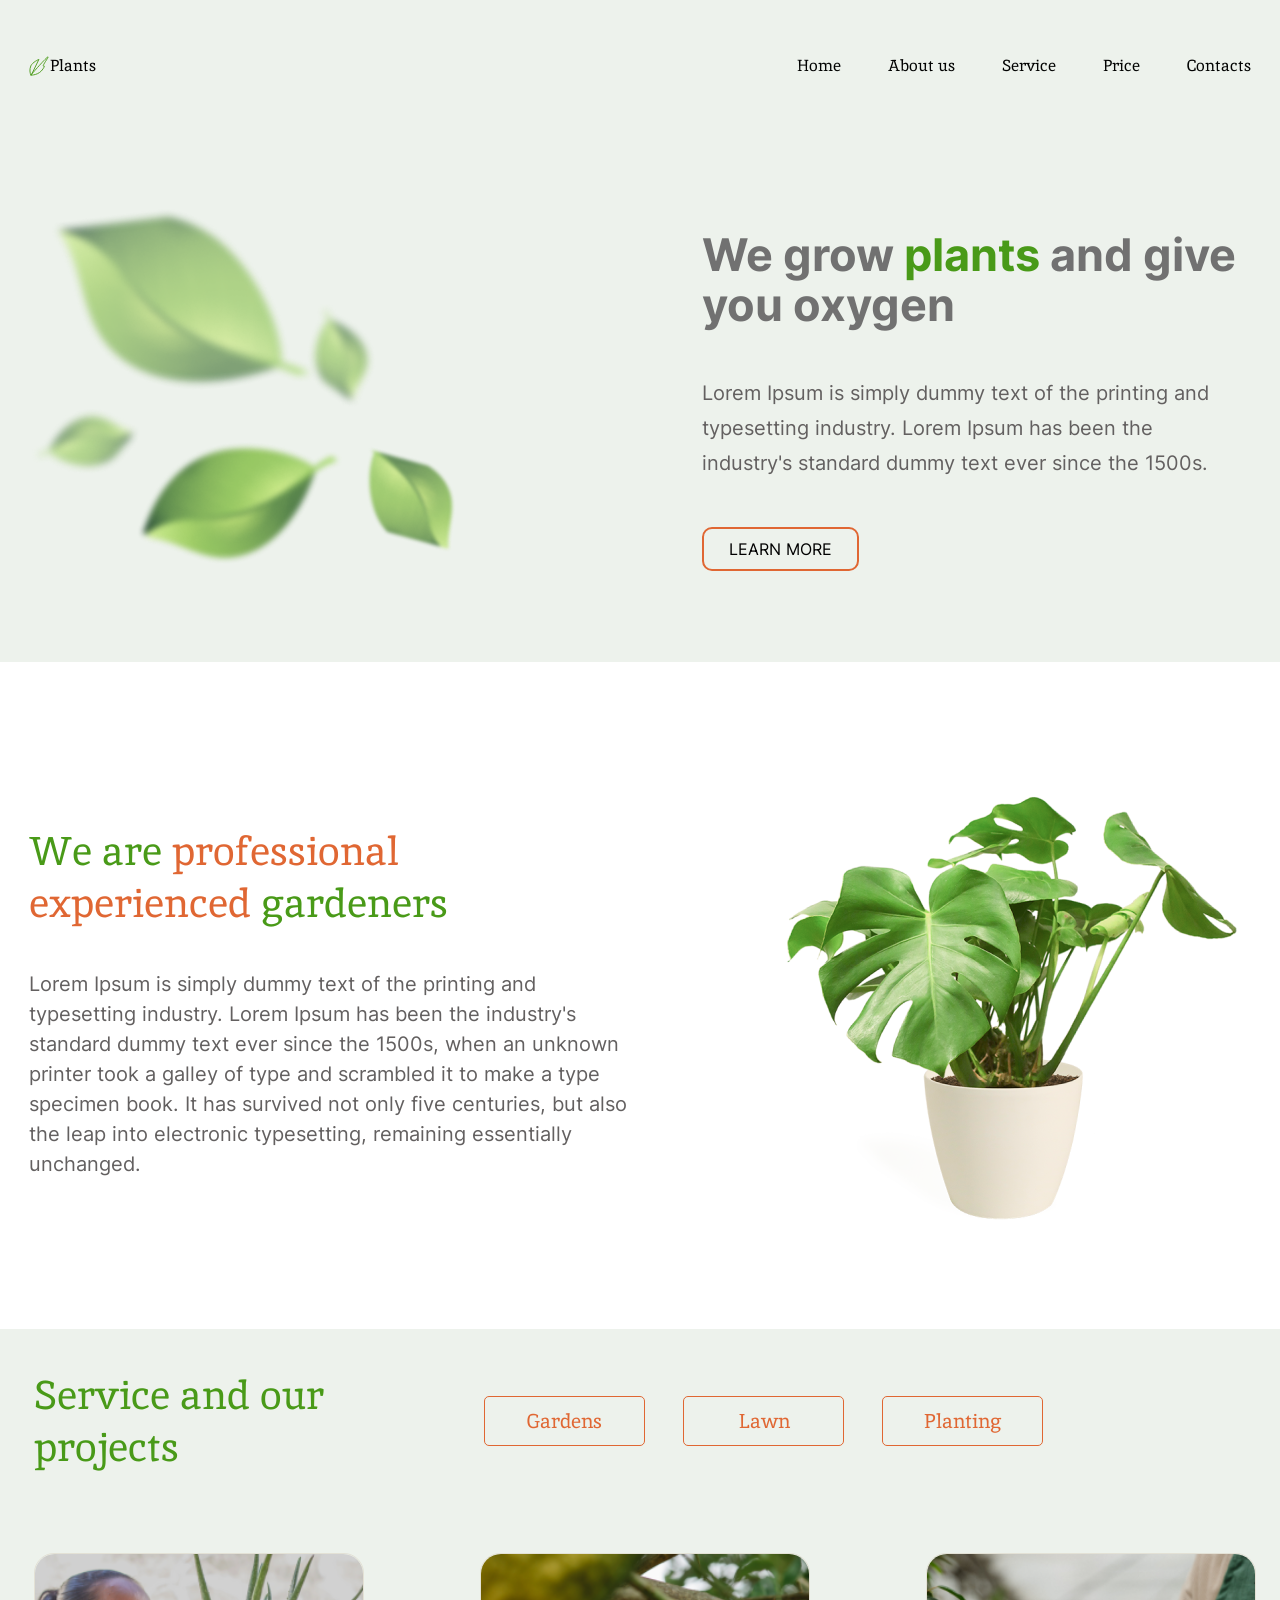
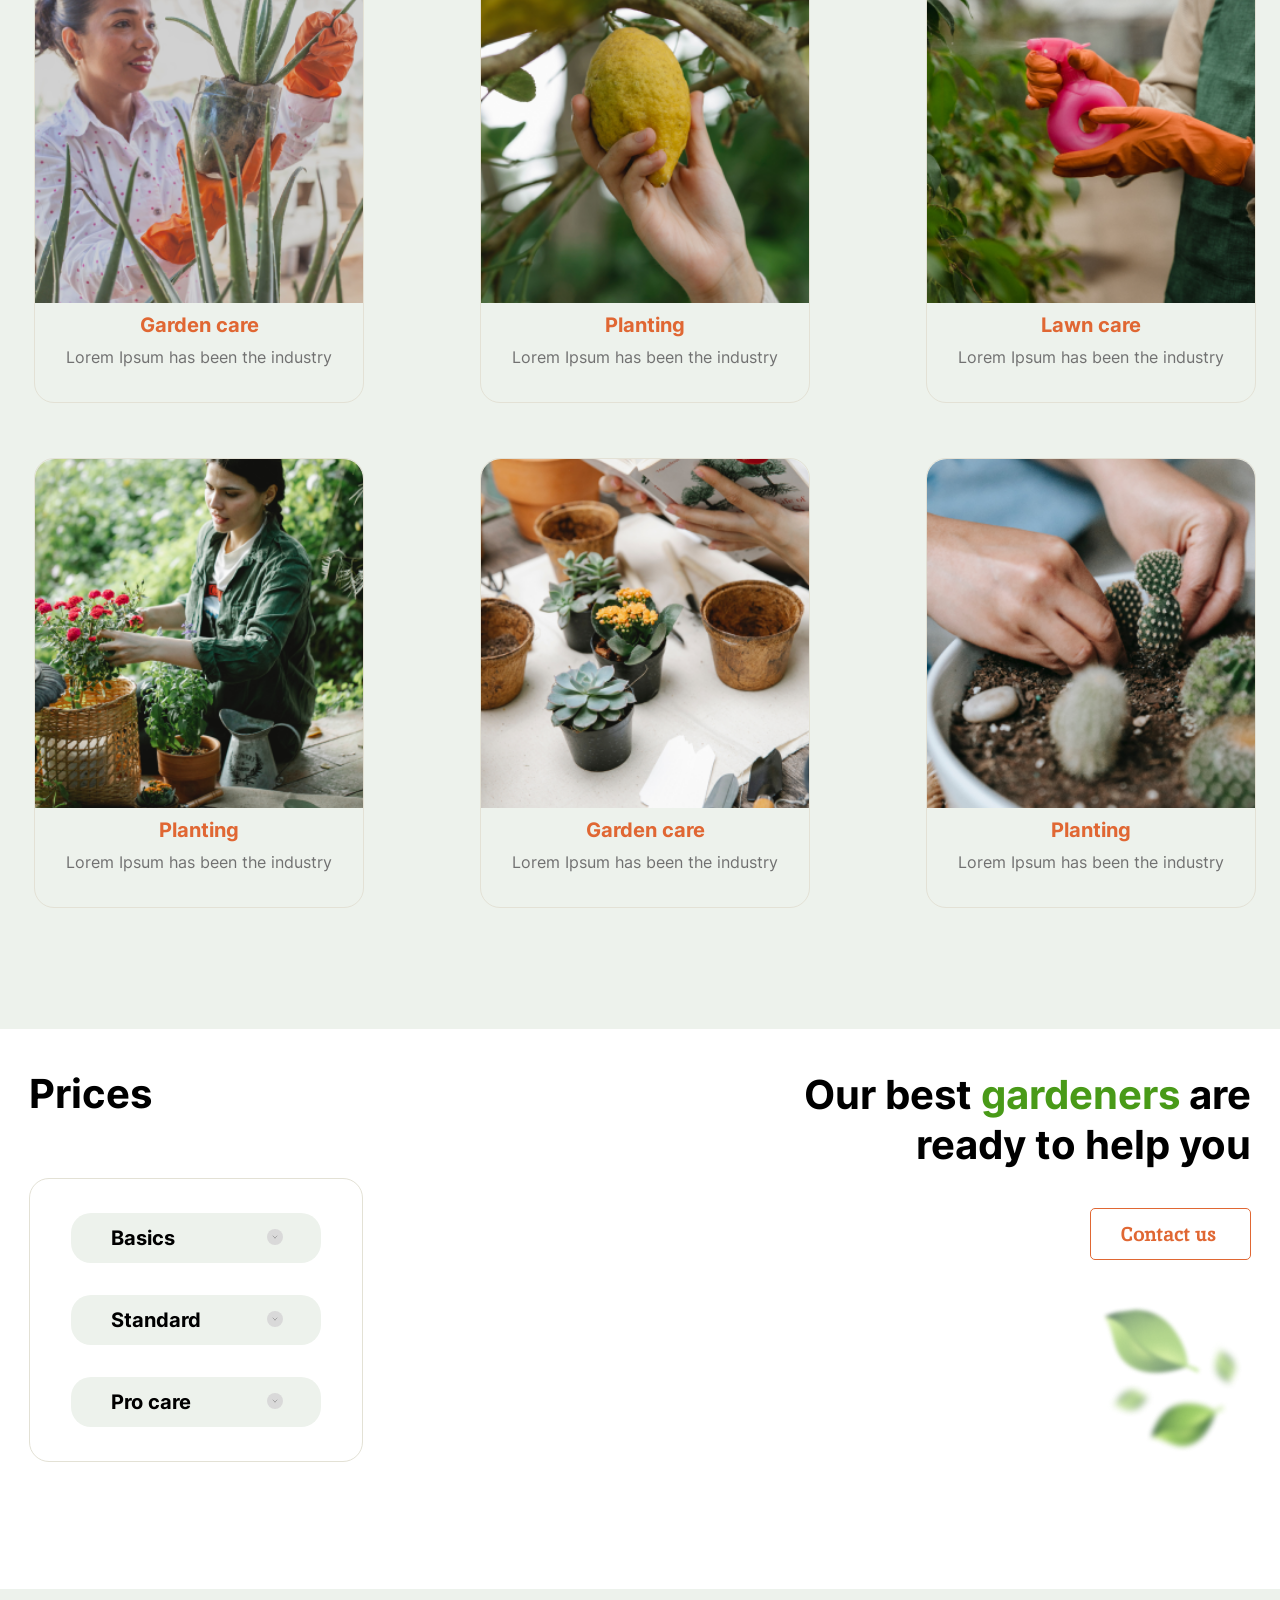
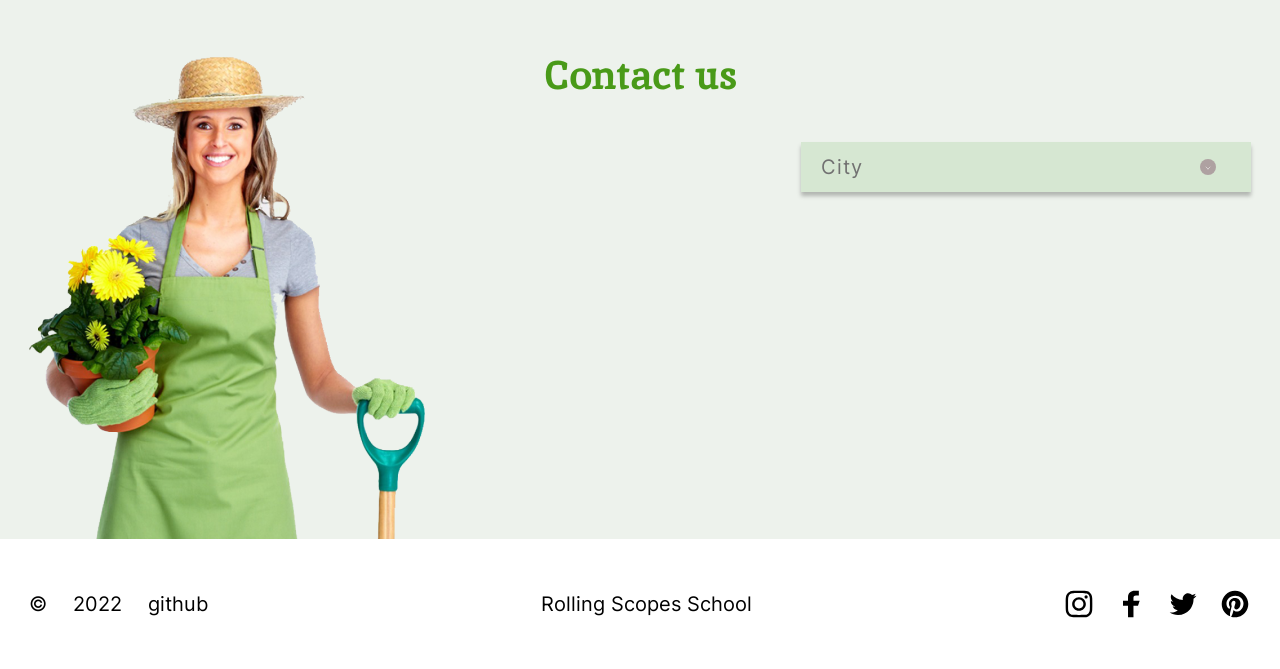
==== commit 44d2f1a3: "feat: modify blur and add prices dropdown" ====
--- a/plants/index.html
+++ b/plants/index.html
@@ -190,21 +190,57 @@
                                         <div class="price-type">
                                             <span>Basics</span>
                                         </div>
-                                        <!-- <div class="price-descr"></div> -->
+                                        <div class="price-descr">
+                                            <div class="price-inner">
+                                                <p class="price-text">
+                                                    Release of Letraset sheets containing Lorem Ipsum passages, and more recently
+                                                </p>
+                                                <p class="price-value">
+                                                    <span>$<span>15</span></span> / per hour
+                                                </p>
+                                                <p class="price-order">
+                                                    <a href="#contacts" class="price-link">Order</a>
+                                                </p>
+                                            </div>
+                                        </div>
                                         <div class="price-button"></div>
                                     </div>
                                     <div class="price__item">
                                         <div class="price-type">
                                             <span>Standard</span>
                                         </div>
-                                        <!-- <div class="price-descr"></div> -->
+                                        <div class="price-descr">
+                                            <div class="price-inner">
+                                                <p class="price-text">
+                                                    Release of Letraset sheets containing Lorem Ipsum passages, and more recently
+                                                </p>
+                                                <p class="price-value">
+                                                    <span>$<span>15</span></span> / per hour
+                                                </p>
+                                                <p class="price-order">
+                                                    <a href="#contacts" class="price-link">Order</a>
+                                                </p>
+                                            </div>
+                                        </div>
                                         <div class="price-button"></div>
                                     </div>
                                     <div class="price__item">
                                         <div class="price-type">
                                             <span>Pro care</span>
                                         </div>
-                                        <!-- <div class="price-descr"></div> -->
+                                        <div class="price-descr">
+                                            <div class="price-inner">
+                                                <p class="price-text">
+                                                    Release of Letraset sheets containing Lorem Ipsum passages, and more recently
+                                                </p>
+                                                <p class="price-value">
+                                                    <span>$<span>15</span></span> / per hour
+                                                </p>
+                                                <p class="price-order">
+                                                    <a href="#contacts" class="price-link">Order</a>
+                                                </p>
+                                            </div>
+                                        </div>
                                         <div class="price-button"></div>
                                     </div>
                                 </div>
@@ -298,5 +334,6 @@
         <script src="./index.js"></script>
         <script src="js/burger.js"></script>
         <script src="js/blur.js"></script>
+        <script src="js/pricesAccordion.js"></script>
     </body>
 </html>
--- a/plants/style.css
+++ b/plants/style.css
@@ -453,6 +453,7 @@
     /* justify-content: space-between; */
     align-items: center;
     flex: 1;
+    max-width: 250px;
     /* column-gap: 65px; */
     background: var(--background-color1);
     border-radius: 20px;
@@ -468,8 +469,14 @@
     font-size: 20px;
     line-height: 20px;
     position: relative;
-    
     /* overflow: hidden; */
+    transition: all 0.5s ease;
+}
+.price-type.active {
+    background-color: #D6E7D2;
+    margin-bottom: 0;
+    border-radius: 20px 20px 0 0;
+    padding: 16px 40px 10px;
 }
 .price-button {
     position: absolute;
@@ -479,18 +486,104 @@
     width: 16px;
     height: 16px;
     background-color: #D9D9D9;
-    /* background-color: black; */
     border: 0;
     border-radius: 50%;
     pointer-events: none;
     transition: all 0.5s ease;
 }
+.price-button.active {
+    background-color: #AEA1A1;
+    transform: rotate(-180deg);
+}
 .price-button:before {
     content: url("./assets/svg/arrow-gray.svg");
     position: absolute;
-    top: -5px;
+    top: -4px;
     left: 5px;
-    /* left: 40px; */
+}
+.price-button.active:before {
+    content: url("./assets/svg/arrow-white.svg");
+}
+.price-descr {
+    background-color: #D6E7D2;
+    /* border-radius: 20px;
+    max-width: 250px;
+    overflow: hidden;
+    opacity: 0;
+    max-height: 0; */
+    max-width: 250px;
+    border-radius: 0 0 20px 20px;
+    top: -15px;
+    /* padding-top: 15px; */
+    position: relative;
+    z-index: 5;
+    height: 0;
+    transition: all 0.5s ease;
+}
+/* .price-type .price-descr {
+    height: 135px;
+} */
+.price-type + .price-descr {
+    height: 0;
+    overflow-y: auto;
+    transition: all 0.5s ease;
+  }
+.price-type.active + .price-descr {
+    height: 135px;
+    overflow: hidden;
+  }
+.price-inner {
+    position: relative;
+    top: 15px;
+    padding: 0 45px 10px 40px;
+}
+.price-text {
+    font-family: 'Inter';
+    font-style: normal;
+    font-weight: 300;
+    font-size: 10px;
+    line-height: 10px;
+    color: #717171;
+    margin-bottom: 7px;
+    padding-top: 5px;
+    border-top: 0.5px solid #AEA1A1;
+}
+.price-value {
+    font-family: 'Inter';
+    font-style: normal;
+    font-weight: 400;
+    font-size: 12px;
+    line-height: 20px;
+    color: var(--black);
+    margin-bottom: 10px;
+}
+.price-value span {
+    font-family: 'Inter';
+    font-style: normal;
+    font-weight: 700;
+    font-size: 12px;
+    line-height: 20px;
+    color: var(--orange);
+}
+.price-value span span {
+    font-family: 'Inter';
+    font-style: normal;
+    font-weight: 700;
+    line-height: 20px;
+    font-size: 16px;
+    line-height: 1.25;
+  }
+.price-link {
+    text-decoration: none;
+    border-radius: 10px;
+    background-color: #FFFFFF;
+    font-family: 'Inter';
+    font-style: normal;
+    font-weight: 700;
+    font-size: 14px;
+    line-height: 20px;
+    color: #717171;
+    padding: 3px 20px;
 }
 /* .price-type-text {
     font-family: 'Inter';
@@ -502,9 +595,9 @@
  .price__item:last-child {
     margin-bottom: 0;
 }
-.price-type:hover {
+/* .price-type:hover {
     background: #D6E7D2;
-}
+} */
 .prices__text {
     display: flex;
     flex-direction: column;
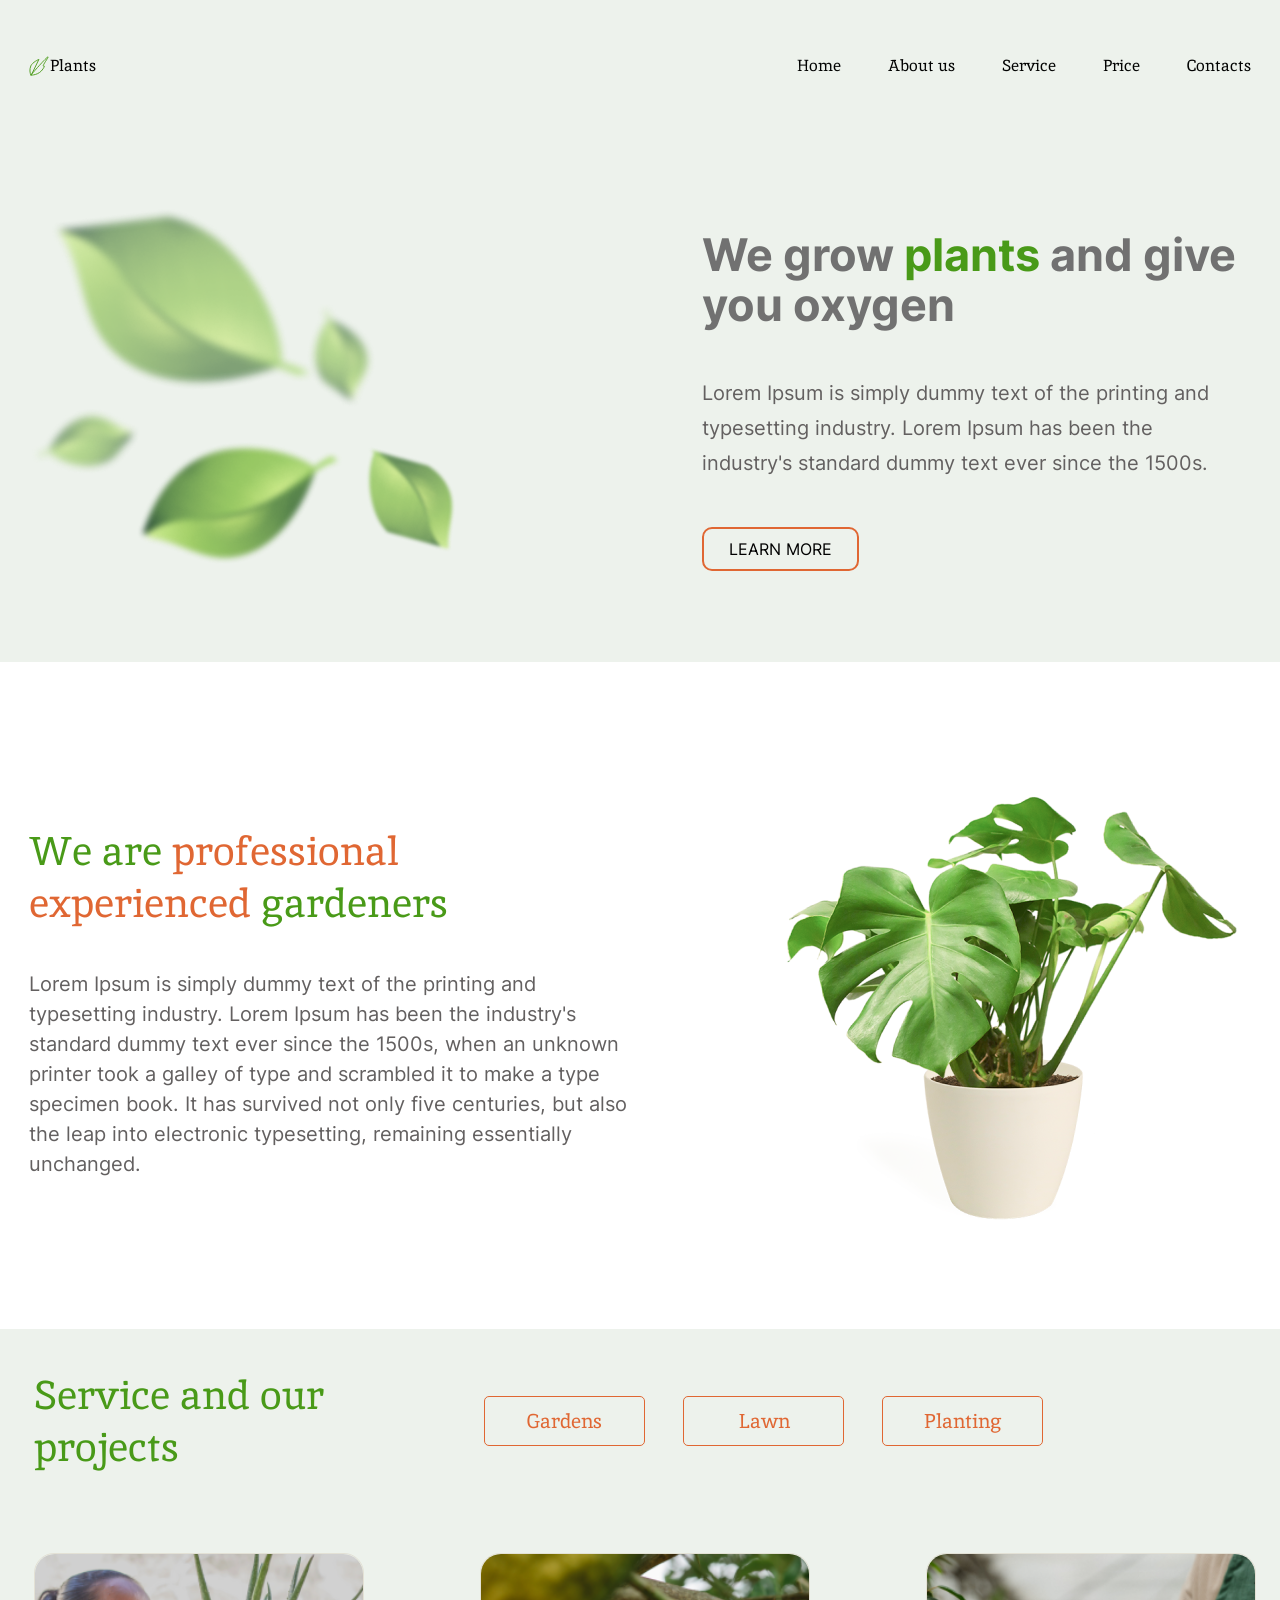
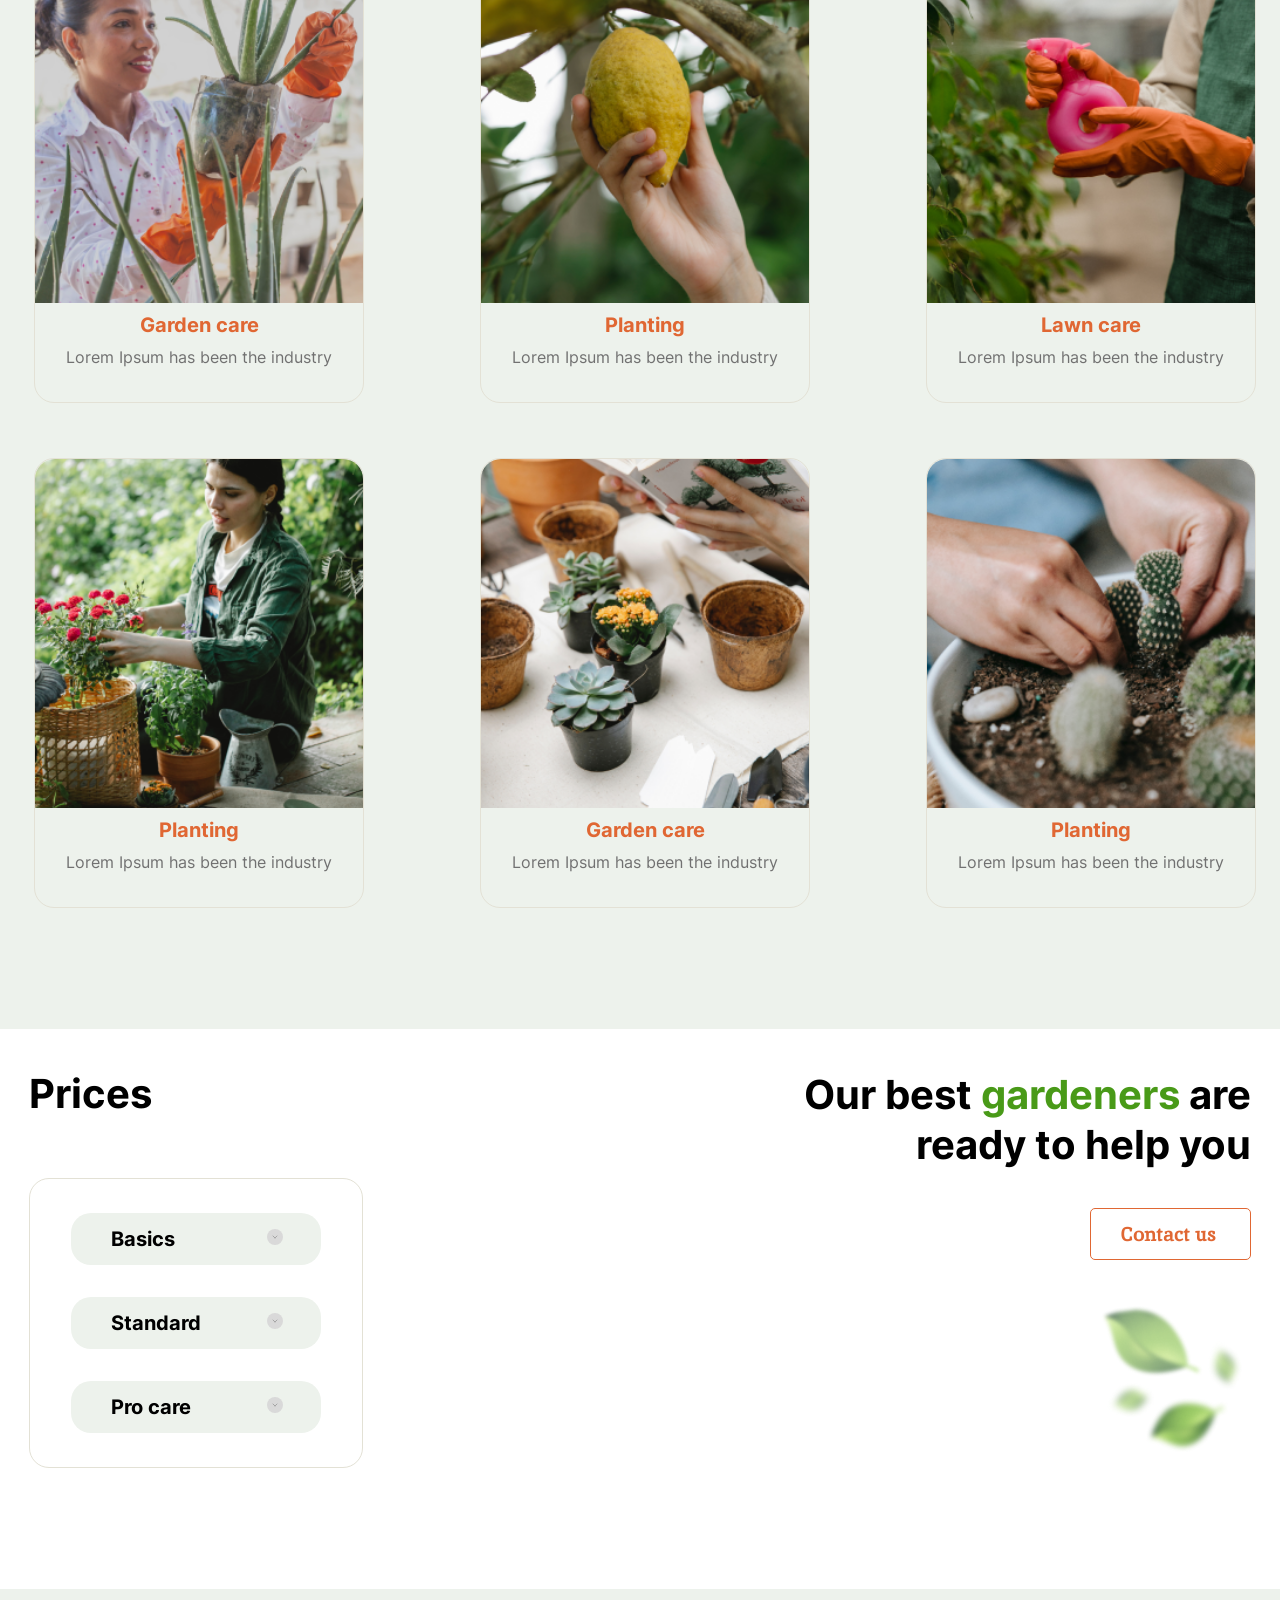
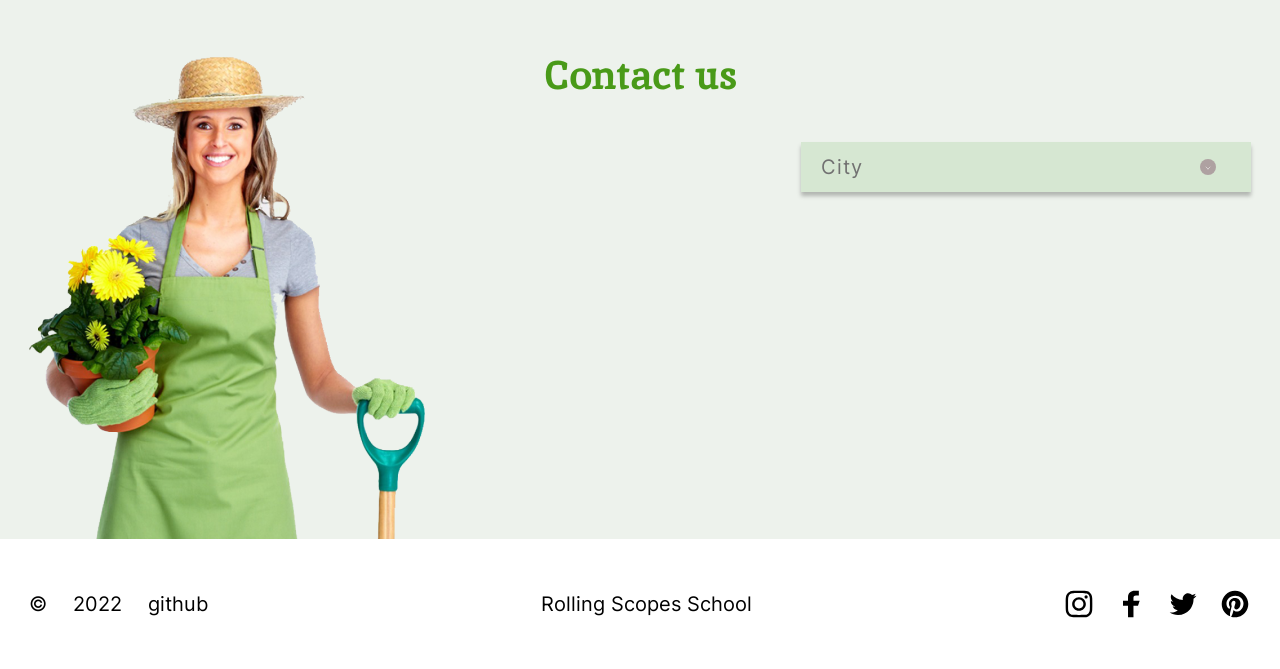
==== commit 951bae23: "feat: modify prices dropdown" ====
--- a/plants/index.html
+++ b/plants/index.html
@@ -191,57 +191,54 @@
                                             <span>Basics</span>
                                         </div>
                                         <div class="price-descr">
-                                            <div class="price-inner">
-                                                <p class="price-text">
-                                                    Release of Letraset sheets containing Lorem Ipsum passages, and more recently
-                                                </p>
-                                                <p class="price-value">
-                                                    <span>$<span>15</span></span> / per hour
-                                                </p>
-                                                <p class="price-order">
-                                                    <a href="#contacts" class="price-link">Order</a>
-                                                </p>
-                                            </div>
-                                        </div>
-                                        <div class="price-button"></div>
+                                            <span class="line"></span>
+                                            <p class="price-text">
+                                                Release of Letraset sheets containing Lorem Ipsum passages, and more recently
+                                            </p>
+                                            <p class="price-value">
+                                                <span>$<span>15</span></span> / per hour
+                                            </p>
+                                            <p class="price-order">
+                                                <a href="#contacts" class="price-link">Order</a>
+                                            </p>
+                                        </div>
+                                        <div class="accordion-button"></div>
                                     </div>
                                     <div class="price__item">
                                         <div class="price-type">
                                             <span>Standard</span>
                                         </div>
                                         <div class="price-descr">
-                                            <div class="price-inner">
-                                                <p class="price-text">
-                                                    Release of Letraset sheets containing Lorem Ipsum passages, and more recently
-                                                </p>
-                                                <p class="price-value">
-                                                    <span>$<span>15</span></span> / per hour
-                                                </p>
-                                                <p class="price-order">
-                                                    <a href="#contacts" class="price-link">Order</a>
-                                                </p>
-                                            </div>
-                                        </div>
-                                        <div class="price-button"></div>
+                                            <span class="line"></span>
+                                            <p class="price-text">
+                                                Release of Letraset sheets containing Lorem Ipsum passages, and more recently
+                                            </p>
+                                            <p class="price-value">
+                                                <span>$<span>25</span></span> / per hour
+                                            </p>
+                                            <p class="price-order">
+                                                <a href="#contacts" class="price-link">Order</a>
+                                            </p>
+                                        </div>
+                                        <div class="accordion-button"></div>
                                     </div>
                                     <div class="price__item">
                                         <div class="price-type">
                                             <span>Pro care</span>
                                         </div>
                                         <div class="price-descr">
-                                            <div class="price-inner">
-                                                <p class="price-text">
-                                                    Release of Letraset sheets containing Lorem Ipsum passages, and more recently
-                                                </p>
-                                                <p class="price-value">
-                                                    <span>$<span>15</span></span> / per hour
-                                                </p>
-                                                <p class="price-order">
-                                                    <a href="#contacts" class="price-link">Order</a>
-                                                </p>
-                                            </div>
-                                        </div>
-                                        <div class="price-button"></div>
+                                            <span class="line"></span>
+                                            <p class="price-text">
+                                                Release of Letraset sheets containing Lorem Ipsum passages, and more recently
+                                            </p>
+                                            <p class="price-value">
+                                                <span>$<span>35</span></span> / per hour
+                                            </p>
+                                            <p class="price-order">
+                                                <a href="#contacts" class="price-link">Order</a>
+                                            </p>
+                                        </div>
+                                        <div class="accordion-button"></div>
                                     </div>
                                 </div>
                             </div>
--- a/plants/style.css
+++ b/plants/style.css
@@ -462,14 +462,14 @@
     padding: 16px 40px;
     text-align: left;
     cursor: pointer;
-    height: 50px;
+    /* height: 50px; */
     font-family: 'Inter';
     font-style: normal;
     font-weight: 700;
     font-size: 20px;
     line-height: 20px;
-    position: relative;
-    /* overflow: hidden; */
+    /* position: relative; */
+    overflow: hidden;
     transition: all 0.5s ease;
 }
 .price-type.active {
@@ -478,7 +478,13 @@
     border-radius: 20px 20px 0 0;
     padding: 16px 40px 10px;
 }
-.price-button {
+.price-type.active + .price-descr {
+    background-color: #D6E7D2;
+    height: 107px;
+    overflow: hidden;
+    border-radius: 0 0 20px 20px;
+}
+.accordion-button {
     position: absolute;
     z-index: 10;
     top: 16px;
@@ -491,51 +497,31 @@
     pointer-events: none;
     transition: all 0.5s ease;
 }
-.price-button.active {
+.accordion-button.active {
     background-color: #AEA1A1;
     transform: rotate(-180deg);
 }
-.price-button:before {
+.accordion-button:before {
     content: url("./assets/svg/arrow-gray.svg");
     position: absolute;
     top: -4px;
     left: 5px;
 }
-.price-button.active:before {
+.accordion-button.active:before {
     content: url("./assets/svg/arrow-white.svg");
 }
-.price-descr {
+.price__item .price-descr {
     background-color: #D6E7D2;
-    /* border-radius: 20px;
-    max-width: 250px;
-    overflow: hidden;
-    opacity: 0;
-    max-height: 0; */
-    max-width: 250px;
-    border-radius: 0 0 20px 20px;
-    top: -15px;
-    /* padding-top: 15px; */
-    position: relative;
-    z-index: 5;
+    padding: 0 40px;
     height: 0;
-    transition: all 0.5s ease;
-}
-/* .price-type .price-descr {
-    height: 135px;
-} */
-.price-type + .price-descr {
-    height: 0;
-    overflow-y: auto;
-    transition: all 0.5s ease;
-  }
-.price-type.active + .price-descr {
-    height: 135px;
-    overflow: hidden;
-  }
-.price-inner {
-    position: relative;
-    top: 15px;
-    padding: 0 45px 10px 40px;
+    overflow: hidden; 
+    transition: all 0.4s ease;
+}
+.line {
+    display: block;
+    height: 0.5px;
+    width: 165px;
+    background-color: #AEA1A1;
 }
 .price-text {
     font-family: 'Inter';
@@ -545,8 +531,7 @@
     line-height: 10px;
     color: #717171;
     margin-bottom: 7px;
-    padding-top: 5px;
-    border-top: 0.5px solid #AEA1A1;
+    padding-top: 5px; 
 }
 .price-value {
     font-family: 'Inter';
@@ -585,19 +570,9 @@
     color: #717171;
     padding: 3px 20px;
 }
-/* .price-type-text {
-    font-family: 'Inter';
-    font-style: normal;
-    font-weight: 700;
-    font-size: 20px;
-    line-height: 20px;
-} */
  .price__item:last-child {
     margin-bottom: 0;
 }
-/* .price-type:hover {
-    background: #D6E7D2;
-} */
 .prices__text {
     display: flex;
     flex-direction: column;
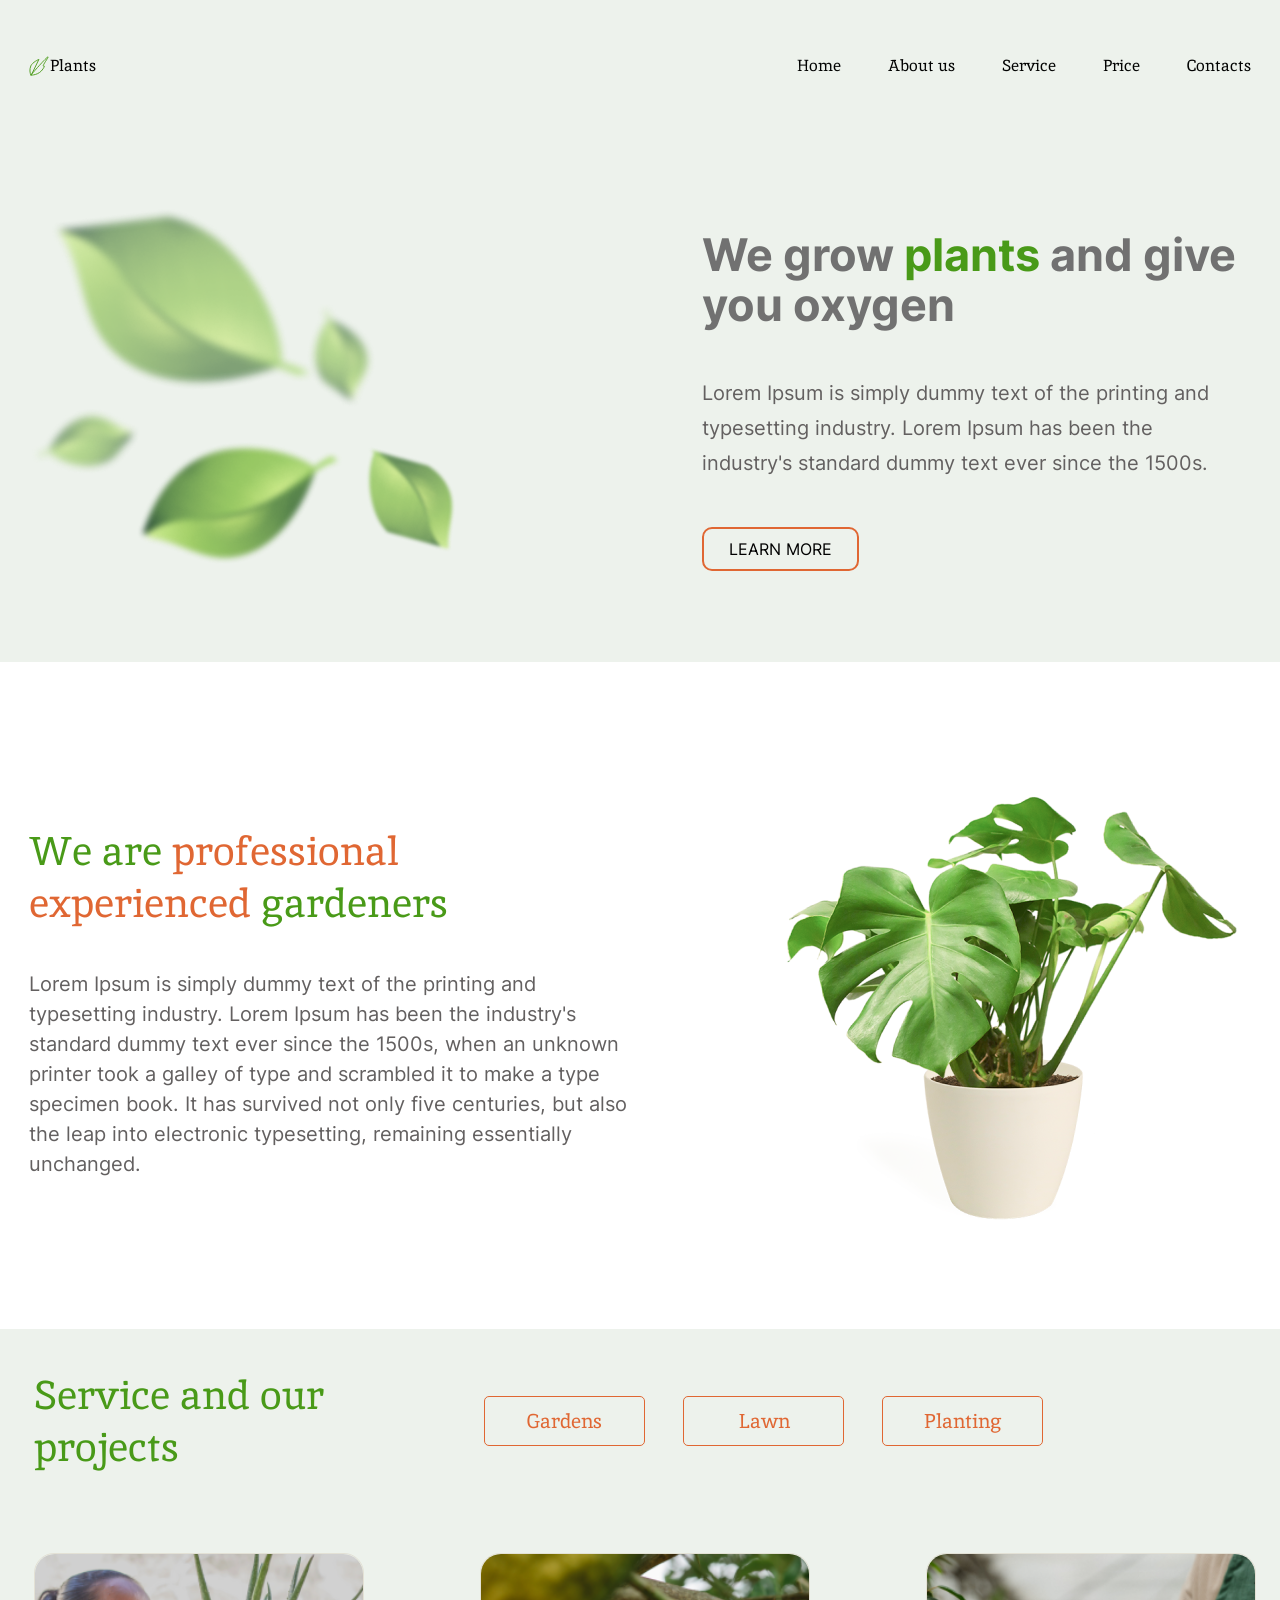
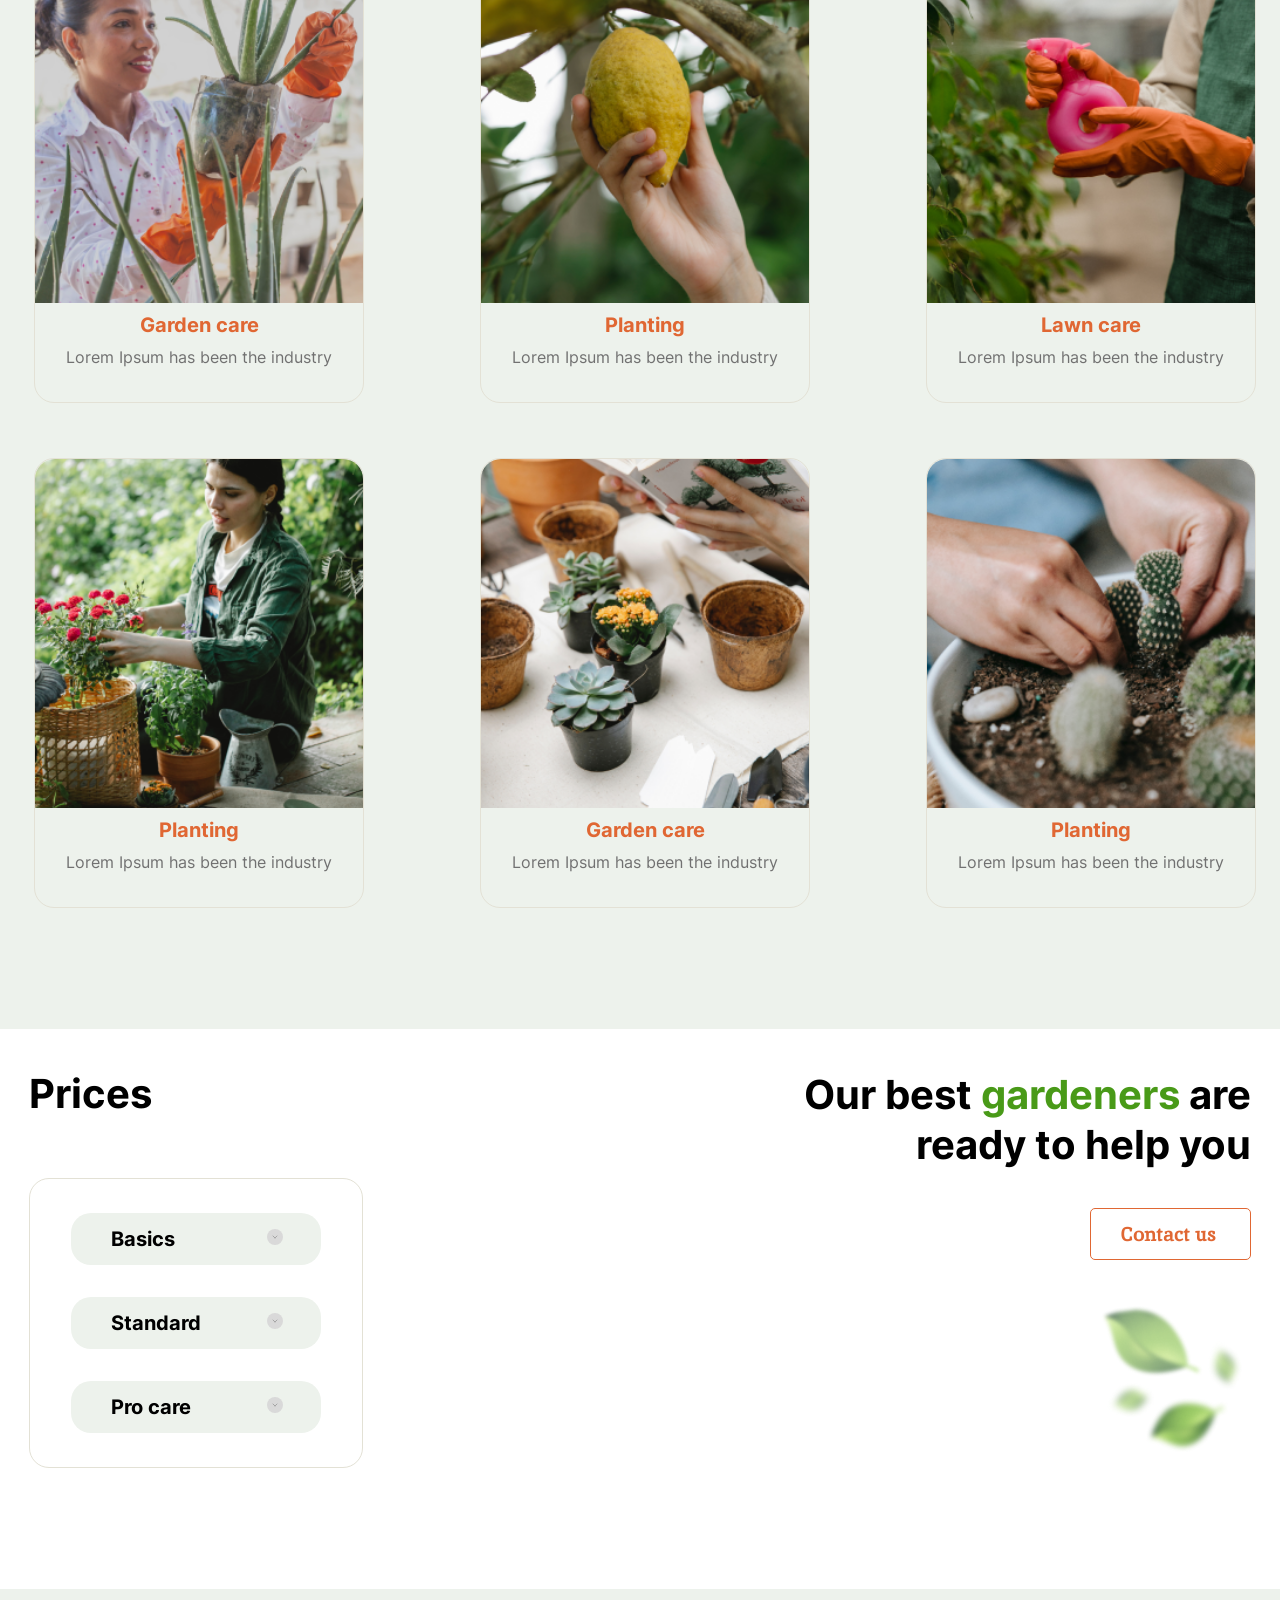
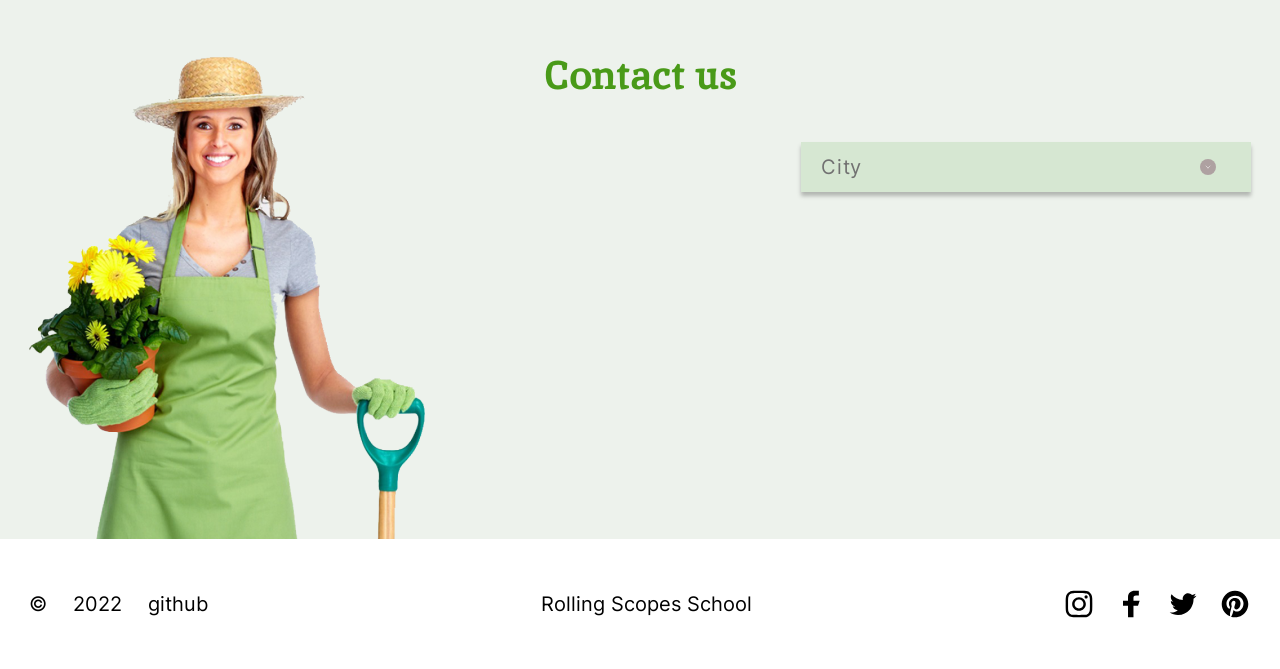
==== commit 2e3ada7e: "feat: final js implementation of contacts select" ====
--- a/plants/index.html
+++ b/plants/index.html
@@ -286,7 +286,22 @@
                                         <label for="sherrill">Sherrill, NY</label>
                                     </div>
                                 </div>
-                                <div class="label">City</div>
+                                <div class="label"><span>City</span></div>
+                            </div>
+                            <div class="contacts__card">
+                                <div class="card__row city">
+                                    <div class="card__label">City:</div>
+                                    <div class="card__value">Canandaigua, NY</div>
+                                </div>
+                                <div class="card__row phone">
+                                    <div class="card__label">Phone:</div>
+                                    <div class="card__value">+1	585	393 0001</div>
+                                </div>
+                                <div class="card__row address">
+                                    <div class="card__label">Office address:</div>
+                                    <div class="card__value">151 Charlotte Street</div>
+                                </div>
+                                <a href="tel:+1	585	393 0001" class="card__button">Call us</a>
                             </div>
                         </div>
                     </div>
@@ -332,5 +347,6 @@
         <script src="js/burger.js"></script>
         <script src="js/blur.js"></script>
         <script src="js/pricesAccordion.js"></script>
+        <script src="js/select.js"></script>
     </body>
 </html>
--- a/plants/style.css
+++ b/plants/style.css
@@ -52,9 +52,8 @@
     --text-color: #636060;
     --service-item-border: #E3E1D5;
 }
-*::before, *::after, * {
+*, *::before, *::after, * {
     box-sizing: border-box;
-    /* background-size: 100%; */
 }
 html {
     scroll-behavior: smooth;
@@ -442,41 +441,39 @@
     padding: 34px 41px;
 }
 .price__item {
-    /* display: flex; */
     margin-bottom: 32px;
     width: 250px;
     position: relative;
 }
 .price-type {
     display: flex;
-    /* flex-direction: row; */
-    /* justify-content: space-between; */
     align-items: center;
     flex: 1;
     max-width: 250px;
-    /* column-gap: 65px; */
     background: var(--background-color1);
     border-radius: 20px;
-    border: none;
-    outline: none;
     padding: 16px 40px;
     text-align: left;
     cursor: pointer;
-    /* height: 50px; */
     font-family: 'Inter';
     font-style: normal;
     font-weight: 700;
     font-size: 20px;
     line-height: 20px;
-    /* position: relative; */
-    overflow: hidden;
+    position: relative;
     transition: all 0.5s ease;
 }
 .price-type.active {
     background-color: #D6E7D2;
-    margin-bottom: 0;
     border-radius: 20px 20px 0 0;
     padding: 16px 40px 10px;
+}
+.price-descr {
+    background-color: #D6E7D2;
+    padding: 0 40px;
+    height: 0;
+    overflow: hidden; 
+    transition: all 0.4s ease;
 }
 .price-type.active + .price-descr {
     background-color: #D6E7D2;
@@ -510,13 +507,6 @@
 .accordion-button.active:before {
     content: url("./assets/svg/arrow-white.svg");
 }
-.price__item .price-descr {
-    background-color: #D6E7D2;
-    padding: 0 40px;
-    height: 0;
-    overflow: hidden; 
-    transition: all 0.4s ease;
-}
 .line {
     display: block;
     height: 0.5px;
@@ -661,46 +651,48 @@
     margin-top: 100px;
     height: 50px;
     background-color: #D6E7D2;
+    position: relative;
 }
 .container {
     display: flex;
     flex-direction: column;
-    /* row-gap: 27px; */
     width: 450px;
-    /* height: 50px; */
-}
-.container .open {
-    max-height: 234px;
-    opacity: 1;
-    overflow: overlay;
+    position: relative;
 }
 .options {
     font-family: 'Inter';
     font-style: normal;
     font-weight: 400;
     font-size: 16px;
-    line-height: 40px;
+    line-height: 29px;
     letter-spacing: 0.05em;
     color: var(--green);
     max-height: 0;
     width: 100%;
-    opacity: 0; 
+    opacity: 0;
     overflow: hidden;
     transition: all 0.5s ease;
     order: 2;
+    z-index: 10;
+}
+.options.opened {
+    display: block;
+    background-color: #D6E7D2;
+    padding: 35px 0 14px;
+    max-height: 234px;
+    opacity: 1;
 }
 .option {
     padding: 0 35px;
-    /* margin-bottom: 17px; */
-    margin-bottom: 10px;
+    margin-bottom: 17px;
 }
 .option:hover {
     color: #717171;
+    transition: all 0.2s ease;
 }
 .option label {
     cursor: pointer;
     border-bottom: 1px solid #D9D9D9;
-    padding-left: 5px;
     display: block;
     width: 100%;
     transition: all 0.5s ease;
@@ -716,26 +708,29 @@
     font-family: 'Inter';
     font-style: normal;
     font-weight: 400;
-    font-size: 20px;
+    font-size: 16px;
     letter-spacing: 0.05em;
     line-height: 40px; 
     color: #717171;
     cursor: pointer;
-    /* align-items: center;
-    justify-content: center; */
     position: relative;
     box-shadow: 0px 4px 4px rgba(0, 0, 0, 0.25);
     padding: 5px 54px 0 20px;
     order: 1;
-}
-/* .label:hover, */
-.label:focus,
-.label:active {
+    transition: all 0.5s ease;
+}
+.label span {
+    font-size: 20px;
+}
+.label.active,
+.label.selected {
     background-color: #C1E698;
     border: 1px solid #D6E7D2;
     border-radius: 0px;
+    border: none;
     box-shadow: none;
-    transition: 1s;
+    padding-left: 35px;
+    transition: all 0.5s ease;
 }
 .label:before {
     content: "";
@@ -748,13 +743,88 @@
     background-color: #AEA1A1;
     transform: translateY(-50%);
     transition: all 0.5s ease;
-  }
+}
+.label.active:before {
+    background-color: #8BA07E;
+}
 .label:after {
     content: url("./assets/svg/arrow-white.svg");
     position: absolute;
     top: 1px;
     right: 40px;
     border-radius: 50%;
+    transition: all 0.5s ease;
+}
+.label.active:after {
+    top: 10px;
+    transform: rotate(-180deg);
+}
+.contacts__card {
+    background: #EDF2EC;
+    border: 1px solid #000000;
+    padding: 27px 33px 32px;
+    border-radius: 20px;
+    width: 450px;
+    visibility: hidden;
+    align-self: flex-end;
+    transition: all 0.5s ease;
+    position: absolute;
+    top: 95px;
+    left: 0;
+    opacity: 0;
+    order: 3;
+}
+.contacts__card.shown {
+    visibility: visible;
+    opacity: 1;
+}
+.card__row {
+    display: flex;
+    column-gap: 10px;
+    margin-bottom: 22px;
+}
+.card__label {
+    font-family: 'Inter';
+    font-style: normal;
+    font-weight: 400;
+    font-size: 16px;
+    letter-spacing: 0.05em;
+    color: #000000;
+    min-width: 130px;
+}
+.card__value {
+    font-family: 'Inter';
+    font-style: normal;
+    font-weight: 400;
+    font-size: 16px;
+    letter-spacing: 0.05em;
+    color: #717171;
+    flex-grow: 1;
+}
+.card__button {
+    font-family: 'Inika';
+    font-style: normal;
+    font-weight: 700;
+    font-size: 10px;
+    line-height: 13px;
+    color: #717171;
+    border: 1px solid var(--orange);
+    border-radius: 5px;
+    width: 122px;
+    height: 26px;
+    display: flex;
+    align-items: center;
+    justify-content: center;
+    text-decoration: none;
+    margin-top: 24px;
+    margin-left: 130px;
+    background-color: transparent;
+}
+.card__button:hover {
+    background-color: var(--orange);
+    color: var(--white);
+    cursor: pointer;
+    transition: 1s;
 }
 /* contacts styles end */
 
@@ -892,6 +962,9 @@
         margin-bottom: 249px;
         order: 2;
     }
+    .contacts__card {
+        top: 78px;
+    }
   }
 @media screen and (max-width: 768px) {
     .wrapper {
@@ -1019,6 +1092,9 @@
         order: 1;
         margin-bottom: 100px;
     }
+    .contacts__card {
+        top: 80px;
+    }
     .contacts-pic {
         width: 200px;
         height: 248px;
@@ -1109,15 +1185,30 @@
     .service__title {
         max-width: 190px;
     }
-    .city-select {
-        min-width: 300px;
-    }
     .accordion {
         width: 300px;
         margin-bottom: 132px;
     }
     .container {
         width: 300px;
+    }
+    .contacts__card {
+        top: 80px;
+        width: 300px;
+        padding: 33px 30px 20px;
+    }
+    .card__label {
+        min-width: 60px;
+        max-width: 60px;
+    }
+    .card__row {
+        column-gap: 16px;
+    }
+    .card__button {
+        margin: 20px auto 0;
+    }
+    .woman.hide {
+        opacity: 0;
     }
     .label:before {
         right: 20px;
@@ -1314,9 +1405,6 @@
         padding: 15px 40px 15px 30px;
         font-size: 15px;
     }
-    /* .price-type-text {
-        font-size: 15px;
-    } */
     .prices__text {
         display: block;
         text-align: center;
@@ -1362,6 +1450,9 @@
         padding-top: 0;
         margin-bottom: 132px;
     }
+    .contacts__card {
+        top: 67px;
+    }
     .footer {
         padding: 22px 0 7px 0;
     }
